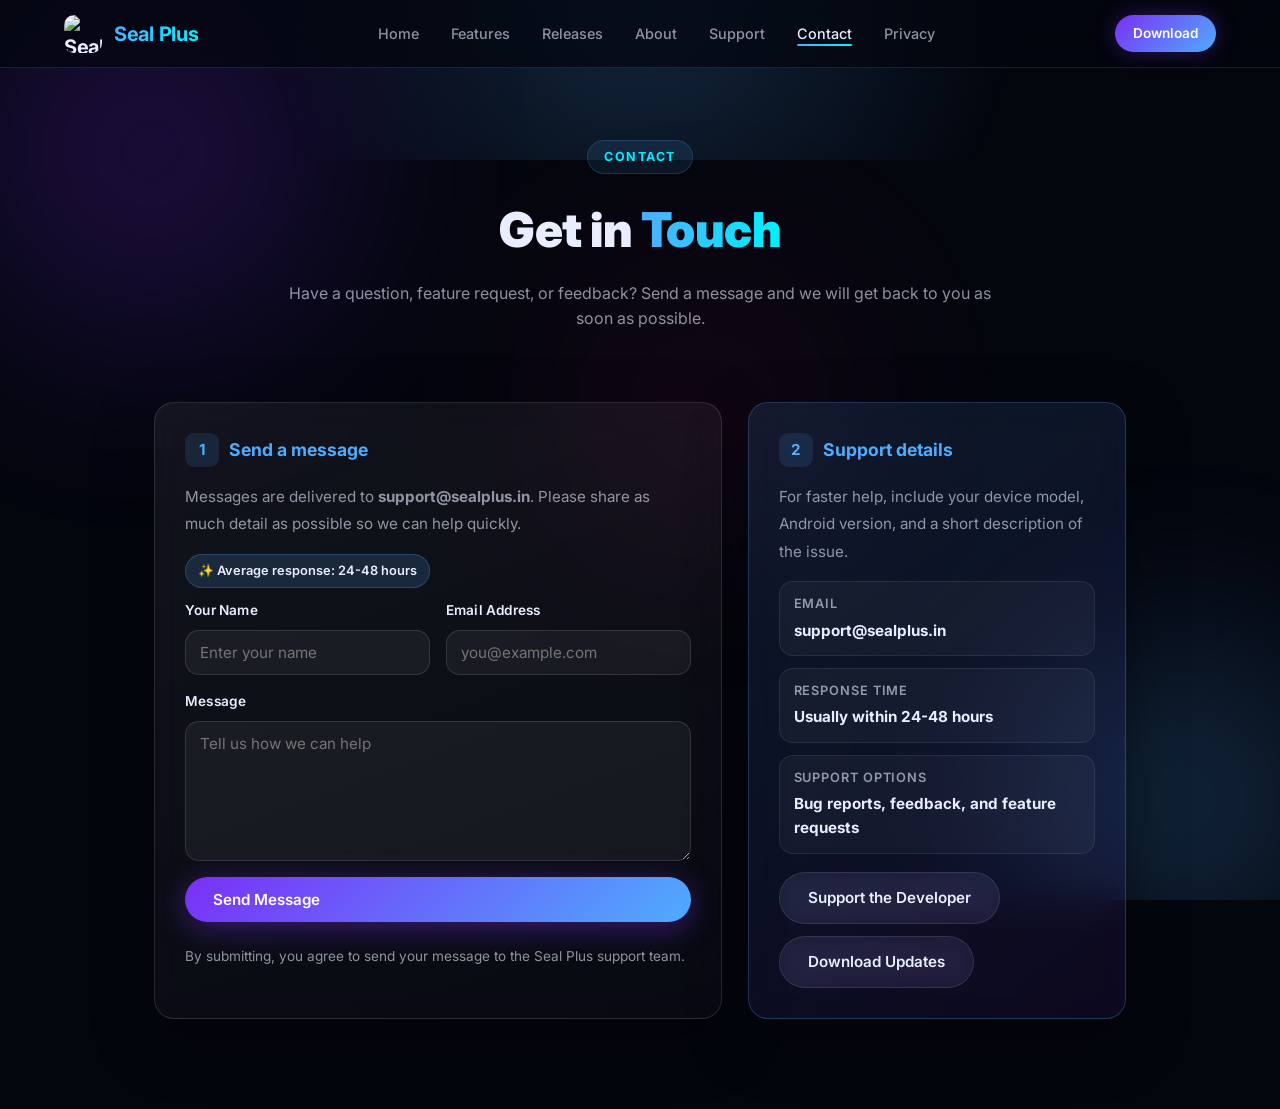
==== contact.html @ 576c8dd7 "feat: add contact page and update navigation links across the site" ====
<!DOCTYPE html>
<html lang="en">
<head>
  <!-- ── Meta ─────────────────────────────────────────── -->
  <meta charset="UTF-8" />
  <meta name="viewport" content="width=device-width, initial-scale=1.0" />
  <meta http-equiv="X-UA-Compatible" content="IE=edge" />

  <title>Contact Us — Seal Plus</title>

  <meta name="description"
    content="Contact the Seal Plus team. Send questions, feedback, or support requests." />
  <meta name="robots" content="index, follow" />
  <link rel="canonical" href="https://sealplus.in/contact.html" />
  <link rel="sitemap" type="application/xml" href="https://sealplus.in/sitemap.xml" />

  <meta property="og:type"        content="website" />
  <meta property="og:url"         content="https://sealplus.in/contact.html" />
  <meta property="og:title"       content="Contact Us — Seal Plus" />
  <meta property="og:description" content="Send questions, feedback, or support requests to Seal Plus." />
  <meta property="og:image"       content="https://raw.githubusercontent.com/MaheshTechnicals/Sealplus/main/fastlane/metadata/android/en-US/images/icon.png" />

  <link rel="icon" type="image/png"
    href="https://raw.githubusercontent.com/MaheshTechnicals/Sealplus/main/fastlane/metadata/android/en-US/images/icon.png" />

  <!-- ── Fonts ─────────────────────────────────────────── -->
  <link rel="preconnect" href="https://fonts.googleapis.com" />
  <link rel="preconnect" href="https://fonts.gstatic.com" crossorigin />
  <link href="https://fonts.googleapis.com/css2?family=Inter:wght@300;400;500;600;700;800;900&family=Poppins:wght@400;600;700;800&display=swap"
    rel="stylesheet" />

  <!-- ── Shared Stylesheet ─────────────────────────────── -->
  <link rel="stylesheet" href="site/assets/css/style.css" />

  <!-- ── Contact-page-specific styles ─────────────────── -->
  <style>
    .contact-hero {
      padding: 140px 5% 70px;
      text-align: center;
      position: relative;
      overflow: hidden;
    }

    .contact-hero::before {
      content: "";
      position: absolute;
      inset: -120px 10% auto 10%;
      height: 280px;
      background: radial-gradient(circle at 50% 40%, rgba(79,172,254,.28), transparent 70%);
      opacity: .7;
      pointer-events: none;
    }
    .contact-hero .section-tag { margin-bottom: 18px; }
    .contact-hero h1 {
      font-size: clamp(2rem, 5vw, 3rem);
      font-weight: 900;
      letter-spacing: -.5px;
      margin-bottom: 12px;
    }
    .contact-hero p {
      color: var(--text-muted);
      font-size: 1rem;
      max-width: 720px;
      margin: 0 auto;
    }

    .contact-content {
      max-width: 1100px;
      margin: 0 auto;
      padding: 0 5% 90px;
      display: grid;
      grid-template-columns: 1.2fr .8fr;
      gap: 26px;
    }

    .contact-card {
      padding: 30px;
      background: linear-gradient(160deg, rgba(255,255,255,.06), rgba(255,255,255,.02));
      border: 1px solid rgba(255,255,255,.12);
      box-shadow: 0 20px 60px rgba(0,0,0,.35);
    }

    .contact-card.contact-side {
      background: linear-gradient(145deg, rgba(79,172,254,.12), rgba(123,47,247,.08));
      border-color: rgba(79,172,254,.25);
    }

    .contact-card h2 {
      font-size: 1.1rem;
      font-weight: 700;
      color: var(--accent-blue);
      margin-bottom: 16px;
      display: flex;
      align-items: center;
      gap: 10px;
    }

    .contact-card h2 .card-icon {
      width: 34px; height: 34px;
      border-radius: 9px;
      display: inline-flex;
      align-items: center;
      justify-content: center;
      background: rgba(79,172,254,.12);
      font-size: .95rem;
      flex-shrink: 0;
    }

    .contact-card p {
      font-size: .95rem;
      color: var(--text-muted);
      line-height: 1.8;
      margin-bottom: 16px;
    }

    .contact-form {
      display: grid;
      gap: 16px;
    }

    .contact-form-grid {
      display: grid;
      grid-template-columns: 1fr 1fr;
      gap: 16px;
    }

    .form-group {
      display: grid;
      gap: 8px;
    }

    .form-group label {
      font-size: .85rem;
      font-weight: 600;
      color: var(--text-primary);
      letter-spacing: .2px;
    }

    .form-group input,
    .form-group textarea {
      width: 100%;
      border-radius: var(--radius-md);
      border: 1px solid rgba(255,255,255,.12);
      background: rgba(255,255,255,.05);
      color: var(--text-primary);
      padding: 12px 14px;
      font-size: .95rem;
      font-family: var(--font);
      transition: border-color var(--transition), box-shadow var(--transition);
    }

    .form-group textarea {
      min-height: 140px;
      resize: vertical;
    }

    .form-group input:focus,
    .form-group textarea:focus {
      outline: none;
      border-color: rgba(79,172,254,.6);
      box-shadow: 0 0 0 2px rgba(79,172,254,.2);
    }

    .form-note {
      font-size: .85rem;
      color: var(--text-muted);
      margin-top: 8px;
    }

    .contact-info-list {
      display: grid;
      gap: 12px;
    }

    .contact-info-item {
      display: grid;
      gap: 4px;
      padding: 12px 14px;
      border-radius: var(--radius-md);
      background: rgba(255,255,255,.04);
      border: 1px solid rgba(255,255,255,.08);
    }

    .contact-pill {
      display: inline-flex;
      align-items: center;
      gap: 8px;
      padding: 6px 12px;
      border-radius: 999px;
      font-size: .8rem;
      font-weight: 600;
      color: var(--text-primary);
      background: rgba(79,172,254,.15);
      border: 1px solid rgba(79,172,254,.25);
      margin-bottom: 12px;
    }

    .contact-info-item span {
      font-size: .8rem;
      color: var(--text-muted);
      text-transform: uppercase;
      letter-spacing: .9px;
      font-weight: 600;
    }

    .contact-info-item strong {
      font-size: .95rem;
      color: var(--text-primary);
    }

    .contact-actions {
      margin-top: 18px;
      display: flex;
      gap: 12px;
      flex-wrap: wrap;
    }

    @media (max-width: 960px) {
      .contact-content { grid-template-columns: 1fr; }
      .contact-card { padding: 26px; }
    }

    @media (max-width: 640px) {
      .contact-content { padding: 0 5% 70px; }
      .contact-card { padding: 22px; }
      .contact-form-grid { grid-template-columns: 1fr; }
    }
  </style>
</head>

<body>

  <!-- ── Animated Background ──────────────────────────── -->
  <div class="bg-canvas" aria-hidden="true">
    <div class="bg-star"></div>
  </div>

  <!-- ── Navigation ───────────────────────────────────── -->
  <nav class="navbar" role="navigation" aria-label="Main navigation">
    <a href="index.html" class="nav-brand" aria-label="Seal Plus home">
      <img
        src="https://raw.githubusercontent.com/MaheshTechnicals/Sealplus/main/fastlane/metadata/android/en-US/images/icon.png"
        alt="Seal Plus app icon" width="38" height="38" loading="eager"
      />
      <span>Seal Plus</span>
    </a>

    <ul class="nav-links" role="list">
      <li><a href="index.html">Home</a></li>
      <li><a href="index.html#features">Features</a></li>
      <li><a href="index.html#releases">Releases</a></li>
      <li><a href="index.html#about">About</a></li>
      <li><a href="support.html">Support</a></li>
      <li><a href="contact.html" class="active">Contact</a></li>
      <li><a href="privacy.html">Privacy</a></li>
    </ul>

    <div class="nav-actions">
      <a href="index.html#releases" class="btn-sponsor-nav" aria-label="Download Seal Plus">
        Download
      </a>
      <button class="nav-toggle" aria-label="Toggle mobile menu" aria-expanded="false">
        <span></span><span></span><span></span>
      </button>
    </div>
  </nav>

  <!-- ── Contact Hero ─────────────────────────────────── -->
  <header class="contact-hero" role="banner">
    <div class="section-tag">Contact</div>
    <h1>
      Get in <span class="grad-text">Touch</span>
    </h1>
    <p>
      Have a question, feature request, or feedback? Send a message and we will
      get back to you as soon as possible.
    </p>
  </header>

  <!-- ── Contact Content ──────────────────────────────── -->
  <main class="contact-content" role="main" aria-label="Contact form">

    <section class="glass-card contact-card">
      <h2><span class="card-icon" aria-hidden="true">1</span> Send a message</h2>
      <p>
        Messages are delivered to <strong>support@sealplus.in</strong>. Please share
        as much detail as possible so we can help quickly.
      </p>

      <div class="contact-pill">✨ Average response: 24-48 hours</div>

      <form class="contact-form" action="https://formspree.io/f/xlgvpzdk" method="POST">
        <input type="text" name="_gotcha" style="display:none" tabindex="-1" autocomplete="off" />
        <input type="hidden" name="_subject" value="Seal Plus Contact Request" />

        <div class="contact-form-grid">
          <div class="form-group">
            <label for="contact-name">Your Name</label>
            <input id="contact-name" name="name" type="text" placeholder="Enter your name" required />
          </div>

          <div class="form-group">
            <label for="contact-email">Email Address</label>
            <input id="contact-email" name="email" type="email" placeholder="you@example.com" required />
          </div>
        </div>

        <div class="form-group">
          <label for="contact-message">Message</label>
          <textarea id="contact-message" name="message" placeholder="Tell us how we can help" required></textarea>
        </div>

        <button class="btn btn-primary" type="submit">Send Message</button>
        <div class="form-note">
          By submitting, you agree to send your message to the Seal Plus support team.
        </div>
      </form>
    </section>

    <section class="glass-card contact-card contact-side">
      <h2><span class="card-icon" aria-hidden="true">2</span> Support details</h2>
      <p>
        For faster help, include your device model, Android version, and a short
        description of the issue.
      </p>
      <div class="contact-info-list">
        <div class="contact-info-item">
          <span>Email</span>
          <strong>support@sealplus.in</strong>
        </div>
        <div class="contact-info-item">
          <span>Response Time</span>
          <strong>Usually within 24-48 hours</strong>
        </div>
        <div class="contact-info-item">
          <span>Support Options</span>
          <strong>Bug reports, feedback, and feature requests</strong>
        </div>
      </div>
      <div class="contact-actions">
        <a class="btn btn-secondary" href="support.html">Support the Developer</a>
        <a class="btn btn-secondary" href="index.html#releases">Download Updates</a>
      </div>
    </section>

  </main>

  <!-- ── Scripts ─────────────────────────────────────────── -->
  <script src="site/assets/js/main.js" defer></script>

</body>
</html>
---- site/assets/css/style.css ----
/* ============================================================
   SEAL PLUS — Main Stylesheet
   Author : Mahesh Technicals
   Theme  : Professional Dark Glassmorphism
   ============================================================ */

/* ── CSS Variables ─────────────────────────────────────────── */
:root {
  --bg-deep:      #04060e;
  --bg-base:      #080d1f;
  --bg-mid:       #0d1530;
  --accent-blue:  #4facfe;
  --accent-cyan:  #00f2fe;
  --accent-purple:#7b2ff7;
  --accent-pink:  #f72585;
  --accent-green: #00e676;
  --text-primary: #e8eeff;
  --text-muted:   rgba(232,238,255,.6);
  --glass-bg:     rgba(255,255,255,.05);
  --glass-border: rgba(255,255,255,.10);
  --glass-hover:  rgba(255,255,255,.09);
  --shadow-card:  0 8px 40px rgba(0,0,0,.55);
  --shadow-glow:  0 0 40px rgba(79,172,254,.18);
  --radius-lg:    20px;
  --radius-md:    14px;
  --radius-sm:    8px;
  --transition:   .35s cubic-bezier(.4,0,.2,1);
  --font:         'Inter', 'Poppins', system-ui, sans-serif;
}

/* ── Reset ─────────────────────────────────────────────────── */
*, *::before, *::after {
  margin: 0; padding: 0;
  box-sizing: border-box;
}

html { scroll-behavior: smooth; font-size: 16px; }

body {
  font-family: var(--font);
  background: var(--bg-deep);
  color: var(--text-primary);
  overflow-x: hidden;
  line-height: 1.6;
}

img { max-width: 100%; display: block; }
a  { color: inherit; text-decoration: none; }
ul { list-style: none; }
button { cursor: pointer; border: none; background: none; font-family: inherit; }

/* ── Animated Gradient Background ──────────────────────────── */
.bg-canvas {
  position: fixed;
  inset: 0;
  z-index: -1;
  overflow: hidden;
  pointer-events: none;
}

.bg-canvas::before,
.bg-canvas::after {
  content: "";
  position: absolute;
  border-radius: 50%;
  filter: blur(80px);
  opacity: .25;
  /* no animation — saves GPU on mobile */
}

.bg-canvas::before {
  width: 600px; height: 600px;
  background: radial-gradient(circle, #7b2ff7, transparent 70%);
  top: -150px; left: -150px;
}

.bg-canvas::after {
  width: 500px; height: 500px;
  background: radial-gradient(circle, #4facfe, transparent 70%);
  bottom: -150px; right: -150px;
}

.bg-star {
  position: absolute;
  width: 400px; height: 400px;
  background: radial-gradient(circle, #f72585 0%, transparent 70%);
  top: 45%; left: 55%;
  transform: translate(-50%,-50%);
  filter: blur(100px);
  opacity: .12;
}

/* ── Scrollbar ─────────────────────────────────────────────── */
::-webkit-scrollbar       { width: 6px; }
::-webkit-scrollbar-track { background: var(--bg-deep); }
::-webkit-scrollbar-thumb { background: var(--accent-purple); border-radius: 4px; }

/* ── Gradient Text Utility ─────────────────────────────────── */
.grad-text {
  background: linear-gradient(90deg, var(--accent-blue), var(--accent-cyan));
  -webkit-background-clip: text;
  background-clip: text;
  color: transparent;
}

.grad-text-purple {
  background: linear-gradient(90deg, var(--accent-purple), var(--accent-blue));
  -webkit-background-clip: text;
  background-clip: text;
  color: transparent;
}

/* ── Navigation ────────────────────────────────────────────── */
.navbar {
  position: fixed;
  top: 0; left: 0; right: 0;
  z-index: 900;
  display: flex;
  align-items: center;
  justify-content: space-between;
  padding: 0 5%;
  height: 68px;
  background: rgba(4,6,14,.72);
  backdrop-filter: blur(20px);
  -webkit-backdrop-filter: blur(20px);
  border-bottom: 1px solid var(--glass-border);
  transition: var(--transition);
}

.navbar.scrolled {
  background: rgba(4,6,14,.92);
  box-shadow: 0 4px 30px rgba(0,0,0,.5);
}

.nav-brand {
  display: flex;
  align-items: center;
  gap: 12px;
  font-weight: 700;
  font-size: 1.25rem;
  letter-spacing: -.3px;
}

.nav-brand img {
  width: 38px; height: 38px;
  border-radius: 10px;
  object-fit: cover;
}

.nav-brand span {
  background: linear-gradient(90deg, var(--accent-blue), var(--accent-cyan));
  -webkit-background-clip: text;
  background-clip: text;
  color: transparent;
}

.nav-links {
  display: flex;
  align-items: center;
  gap: 32px;
}

.nav-links a {
  font-size: .9rem;
  font-weight: 500;
  color: var(--text-muted);
  transition: color var(--transition);
  position: relative;
}

.nav-links a::after {
  content: '';
  position: absolute;
  bottom: -4px; left: 0;
  width: 0; height: 2px;
  background: linear-gradient(90deg, var(--accent-blue), var(--accent-cyan));
  border-radius: 2px;
  transition: width var(--transition);
}

.nav-links a.active {
  color: var(--text-primary);
}

.nav-links a.active::after {
  width: 100%;
}

@media (hover: hover) {
  .nav-links a:hover {
    color: var(--text-primary);
  }

  .nav-links a:hover::after {
    width: 100%;
  }
}

.nav-actions {
  display: flex;
  align-items: center;
  gap: 12px;
}

.btn-sponsor-nav {
  padding: 8px 18px;
  border-radius: 50px;
  font-size: .85rem;
  font-weight: 600;
  background: linear-gradient(135deg, var(--accent-purple), var(--accent-blue));
  color: #fff;
  transition: var(--transition);
  box-shadow: 0 0 20px rgba(123,47,247,.35);
}

.btn-sponsor-nav:hover {
  transform: translateY(-2px);
  box-shadow: 0 0 32px rgba(123,47,247,.55);
}

/* Mobile hamburger */
.nav-toggle {
  display: none;
  flex-direction: column;
  gap: 5px;
  padding: 6px;
}
.nav-toggle span {
  display: block;
  width: 24px; height: 2px;
  background: var(--text-primary);
  border-radius: 2px;
  transition: var(--transition);
}
.nav-toggle.open span:nth-child(1) { transform: translateY(7px) rotate(45deg); }
.nav-toggle.open span:nth-child(2) { opacity: 0; }
.nav-toggle.open span:nth-child(3) { transform: translateY(-7px) rotate(-45deg); }

/* ── Buttons ────────────────────────────────────────────────── */
.btn {
  display: inline-flex;
  align-items: center;
  gap: 8px;
  padding: 13px 28px;
  border-radius: 50px;
  font-weight: 600;
  font-size: .95rem;
  transition: var(--transition);
  position: relative;
  overflow: hidden;
}

.btn::before {
  content: '';
  position: absolute;
  inset: 0;
  background: rgba(255,255,255,.12);
  opacity: 0;
  transition: opacity var(--transition);
}

.btn:hover::before { opacity: 1; }
.btn:hover { transform: translateY(-3px); }
.btn:active { transform: translateY(0); }

.btn-primary {
  background: linear-gradient(135deg, var(--accent-purple), var(--accent-blue));
  color: #fff;
  box-shadow: 0 6px 30px rgba(123,47,247,.4);
}
.btn-primary:hover {
  box-shadow: 0 10px 40px rgba(79,172,254,.45);
}

.btn-secondary {
  background: var(--glass-bg);
  color: var(--text-primary);
  border: 1px solid var(--glass-border);
  backdrop-filter: blur(10px);
}
.btn-secondary:hover {
  border-color: var(--accent-blue);
  color: var(--accent-cyan);
}

.btn-download {
  padding: 10px 20px;
  font-size: .85rem;
  border-radius: var(--radius-sm);
  background: linear-gradient(135deg, rgba(79,172,254,.2), rgba(0,242,254,.1));
  color: var(--accent-cyan);
  border: 1px solid rgba(79,172,254,.3);
  transition: var(--transition);
  gap: 6px;
}
.btn-download:hover {
  background: linear-gradient(135deg, rgba(79,172,254,.35), rgba(0,242,254,.2));
  border-color: var(--accent-cyan);
  transform: translateY(-2px);
  box-shadow: 0 4px 20px rgba(0,242,254,.2);
}

.btn-download.universal {
  background: linear-gradient(135deg, rgba(123,47,247,.22), rgba(79,172,254,.15));
  color: #c5a7ff;
  border-color: rgba(123,47,247,.35);
}
.btn-download.universal:hover {
  border-color: var(--accent-purple);
  box-shadow: 0 4px 20px rgba(123,47,247,.25);
}

/* ── Section Base ───────────────────────────────────────────── */
section {
  padding: 100px 5%;
  position: relative;
}

.section-tag {
  display: inline-block;
  padding: 6px 16px;
  border-radius: 50px;
  font-size: .78rem;
  font-weight: 700;
  letter-spacing: 1.5px;
  text-transform: uppercase;
  background: rgba(79,172,254,.1);
  color: var(--accent-cyan);
  border: 1px solid rgba(79,172,254,.2);
  margin-bottom: 16px;
}

.section-title {
  font-size: clamp(1.9rem, 4vw, 2.8rem);
  font-weight: 800;
  line-height: 1.15;
  margin-bottom: 16px;
  letter-spacing: -.5px;
}

.section-sub {
  font-size: 1.05rem;
  color: var(--text-muted);
  max-width: 560px;
  line-height: 1.75;
}

.section-header {
  text-align: center;
  margin-bottom: 60px;
}

.section-header .section-sub {
  margin: 0 auto;
}

/* ── Scroll Reveal ──────────────────────────────────────────── */
.reveal {
  opacity: 0;
  transform: translateY(30px);
  transition: opacity .65s ease, transform .65s ease;
}
.reveal.visible {
  opacity: 1;
  transform: translateY(0);
}
.reveal-left {
  opacity: 0;
  transform: translateX(-30px);
  transition: opacity .65s ease, transform .65s ease;
}
.reveal-right {
  opacity: 0;
  transform: translateX(30px);
  transition: opacity .65s ease, transform .65s ease;
}
.reveal-left.visible,
.reveal-right.visible {
  opacity: 1;
  transform: translateX(0);
}

/* Staggered delay helpers */
.delay-1 { transition-delay: .1s; }
.delay-2 { transition-delay: .2s; }
.delay-3 { transition-delay: .3s; }
.delay-4 { transition-delay: .4s; }
.delay-5 { transition-delay: .5s; }

/* ── Glass Card ─────────────────────────────────────────────── */
.glass-card {
  background: var(--glass-bg);
  backdrop-filter: blur(18px);
  -webkit-backdrop-filter: blur(18px);
  border: 1px solid var(--glass-border);
  border-radius: var(--radius-lg);
  box-shadow: var(--shadow-card);
  transition: var(--transition);
}

.glass-card:hover {
  background: var(--glass-hover);
  border-color: rgba(255,255,255,.18);
  transform: translateY(-4px);
  box-shadow: var(--shadow-card), var(--shadow-glow);
}

/* ── HERO SECTION ───────────────────────────────────────────── */
#hero {
  min-height: 100vh;
  display: flex;
  align-items: center;
  justify-content: center;
  padding: 120px 5% 80px;
  position: relative;
}

.hero-inner {
  display: grid;
  grid-template-columns: 1fr 1fr;
  gap: 60px;
  align-items: center;
  max-width: 1200px;
  width: 100%;
  margin: 0 auto;
}

.hero-content { max-width: 580px; }

.hero-badge {
  display: inline-flex;
  align-items: center;
  gap: 8px;
  padding: 7px 16px;
  border-radius: 50px;
  background: rgba(123,47,247,.12);
  border: 1px solid rgba(123,47,247,.25);
  font-size: .8rem;
  font-weight: 600;
  color: #b07cff;
  margin-bottom: 24px;
  animation: fadeInDown .8s ease forwards;
}

.hero-badge .dot {
  width: 8px; height: 8px;
  border-radius: 50%;
  background: var(--accent-green);
  box-shadow: 0 0 8px var(--accent-green);
  animation: pulse 2s infinite;
}

@keyframes pulse {
  0%, 100% { opacity: 1; transform: scale(1); }
  50%       { opacity: .6; transform: scale(1.4); }
}

.hero-title {
  font-size: clamp(2.4rem, 5.5vw, 4rem);
  font-weight: 900;
  line-height: 1.1;
  letter-spacing: -.8px;
  margin-bottom: 20px;
  animation: fadeInUp .8s .1s ease both;
}

.hero-title em {
  font-style: normal;
  background: linear-gradient(90deg, var(--accent-blue) 0%, var(--accent-cyan) 50%, var(--accent-purple) 100%);
  -webkit-background-clip: text;
  background-clip: text;
  color: transparent;
  /* removed gradientShift animation — too heavy */
}

.hero-desc {
  font-size: 1.1rem;
  color: var(--text-muted);
  line-height: 1.8;
  margin-bottom: 36px;
  animation: fadeInUp .8s .2s ease both;
}

.hero-buttons {
  display: flex;
  gap: 14px;
  flex-wrap: wrap;
  margin-bottom: 48px;
  animation: fadeInUp .8s .3s ease both;
}

.hero-stats {
  display: flex;
  gap: 32px;
  animation: fadeInUp .8s .4s ease both;
}

.stat-item { text-align: center; }

.stat-number {
  display: block;
  font-size: 1.7rem;
  font-weight: 800;
  background: linear-gradient(90deg, var(--accent-blue), var(--accent-cyan));
  -webkit-background-clip: text;
  background-clip: text;
  color: transparent;
  line-height: 1;
  margin-bottom: 4px;
}

.stat-label {
  font-size: .78rem;
  text-transform: uppercase;
  letter-spacing: 1px;
  color: var(--text-muted);
}

/* Hero visual */
.hero-visual {
  display: flex;
  align-items: center;
  justify-content: center;
  position: relative;
  animation: fadeInRight .9s .2s ease both;
}

.hero-mockup-wrap {
  position: relative;
  display: flex;
  align-items: center;
  justify-content: center;
}

.hero-glow-ring {
  position: absolute;
  width: 300px; height: 300px;
  border-radius: 50%;
  background: radial-gradient(circle, var(--accent-purple) 0%, var(--accent-blue) 50%, transparent 80%);
  opacity: .22;
  filter: blur(28px);
  /* removed spinning animation */
}

.hero-app-icon {
  position: relative;
  z-index: 1;
  width: 180px; height: 180px;
  border-radius: 40px;
  box-shadow: 0 30px 80px rgba(0,0,0,.7), 0 0 60px rgba(79,172,254,.3);
  animation: float 5s ease-in-out infinite;
}

@keyframes float {
  0%, 100% { transform: translateY(0); }
  50%       { transform: translateY(-14px); }
}

/* Floating badges around icon */
.hero-float-badge {
  position: absolute;
  padding: 8px 14px;
  border-radius: 12px;
  font-size: .75rem;
  font-weight: 700;
  white-space: nowrap;
  animation: float 4s ease-in-out infinite;
}

.hero-float-badge.badge-1 {
  top: 0; right: -20px;
  background: rgba(123,47,247,.25);
  border: 1px solid rgba(123,47,247,.4);
  color: #c09fff;
  animation-delay: .5s;
}

.hero-float-badge.badge-2 {
  bottom: 20px; left: -30px;
  background: rgba(0,242,254,.1);
  border: 1px solid rgba(0,242,254,.3);
  color: var(--accent-cyan);
  animation-delay: 1s;
}

.hero-float-badge.badge-3 {
  top: 60px; left: -50px;
  background: rgba(0,230,118,.1);
  border: 1px solid rgba(0,230,118,.3);
  color: var(--accent-green);
  animation-delay: 1.8s;
}

/* ── FEATURES SECTION ───────────────────────────────────────── */
#features {
  background: linear-gradient(180deg, transparent, rgba(13,21,48,.6), transparent);
}

.features-grid {
  display: grid;
  grid-template-columns: repeat(auto-fit, minmax(300px, 1fr));
  gap: 24px;
  max-width: 1200px;
  margin: 0 auto;
}

.feature-card {
  padding: 32px;
}

.feature-icon {
  width: 56px; height: 56px;
  border-radius: var(--radius-md);
  display: flex;
  align-items: center;
  justify-content: center;
  font-size: 1.5rem;
  margin-bottom: 20px;
  position: relative;
}

.feature-icon.purple {
  background: rgba(123,47,247,.15);
  border: 1px solid rgba(123,47,247,.25);
}
.feature-icon.blue {
  background: rgba(79,172,254,.12);
  border: 1px solid rgba(79,172,254,.22);
}
.feature-icon.cyan {
  background: rgba(0,242,254,.1);
  border: 1px solid rgba(0,242,254,.2);
}
.feature-icon.pink {
  background: rgba(247,37,133,.1);
  border: 1px solid rgba(247,37,133,.2);
}
.feature-icon.green {
  background: rgba(0,230,118,.1);
  border: 1px solid rgba(0,230,118,.2);
}
.feature-icon.orange {
  background: rgba(255,149,0,.1);
  border: 1px solid rgba(255,149,0,.2);
}

.feature-title {
  font-size: 1.1rem;
  font-weight: 700;
  margin-bottom: 10px;
  color: var(--text-primary);
}

.feature-desc {
  font-size: .9rem;
  color: var(--text-muted);
  line-height: 1.7;
}

/* ══════════════════════════════════════════════════════════════
   SCREENSHOTS SLIDER
═══════════════════════════════════════════════════════════════ */

#screenshots {
  overflow: hidden; /* prevent horizontal scroll */
}

/* Root — positions arrows absolutely */
.ss-root {
  position: relative;
  max-width: 1200px;
  margin: 0 auto;
  padding: 0 60px;      /* space for arrows */
  user-select: none;
}

/* ── Viewport — crops the sliding track ── */
.ss-viewport {
  overflow: hidden;
  border-radius: var(--radius-lg);
}

/* ── Track — flex row of all slides ── */
.ss-track {
  display: flex;
  align-items: flex-end;
  gap: 24px;
  transition: transform .45s cubic-bezier(.4, 0, .2, 1);
  will-change: transform;
  cursor: grab;
}
.ss-track.dragging {
  transition: none;
  cursor: grabbing;
}

/* ── Individual slide ── */
.ss-slide {
  flex: 0 0 var(--slide-w, 260px);
  width: var(--slide-w, 260px);   /* explicit width so offsetWidth is always correct */
  display: flex;
  flex-direction: column;
  align-items: center;
  gap: 16px;
  /* Use only opacity + subtle translateY — NO scale() so offsetWidth stays stable */
  transition: opacity .4s ease, filter .4s ease;
  opacity: .38;
  filter: brightness(.65);
}

.ss-slide.active {
  opacity: 1;
  filter: brightness(1);
}

/* ── Phone frame mockup ── */
.ss-phone-frame {
  position: relative;
  width: var(--slide-w, 260px);
  /* Aspect ratio ~9:19.5 (Android phone) */
  aspect-ratio: 9 / 19.5;
  background: #111827;
  border-radius: 38px;
  border: 3px solid rgba(255,255,255,.18);
  box-shadow:
    0 0 0 1px rgba(0,0,0,.6),
    inset 0 0 0 2px rgba(255,255,255,.04),
    0 30px 70px rgba(0,0,0,.7),
    0 0 40px rgba(79,172,254,.08);
  overflow: hidden;
  padding: 10px 6px;
}

/* Notch */
.ss-phone-frame::before {
  content: '';
  position: absolute;
  top: 10px;
  left: 50%;
  transform: translateX(-50%);
  width: 70px;
  height: 8px;
  background: #0a0f1e;
  border-radius: 4px;
  z-index: 2;
}

/* Side buttons */
.ss-phone-frame::after {
  content: '';
  position: absolute;
  top: 80px;
  right: -5px;
  width: 3px;
  height: 60px;
  background: rgba(255,255,255,.12);
  border-radius: 2px;
  box-shadow: 0 -30px 0 rgba(255,255,255,.12),
              0  36px 0 rgba(255,255,255,.12);
}

.ss-phone-screen {
  width: 100%;
  height: 100%;
  border-radius: 30px;
  overflow: hidden;
  position: relative;
}

.ss-phone-screen img {
  width: 100%;
  height: 100%;
  object-fit: cover;
  object-position: top;
  display: block;
  pointer-events: none;
  border-radius: 30px;
}

/* Glare overlay */
.ss-phone-screen::after {
  content: '';
  position: absolute;
  inset: 0;
  background: linear-gradient(140deg,
    rgba(255,255,255,.07) 0%,
    transparent 50%
  );
  pointer-events: none;
  border-radius: 30px;
}

/* ── Caption ── */
.ss-caption {
  font-size: .82rem;
  font-weight: 600;
  color: var(--text-muted);
  text-align: center;
  transition: color .3s;
  letter-spacing: .2px;
}

.ss-slide.active .ss-caption {
  color: var(--accent-cyan);
}

/* ── Arrow buttons ── */
.ss-arrow {
  position: absolute;
  top: 50%;
  transform: translateY(-60%);
  z-index: 10;
  width: 44px; height: 44px;
  border-radius: 50%;
  background: var(--glass-bg);
  border: 1px solid var(--glass-border);
  color: var(--text-primary);
  display: flex;
  align-items: center;
  justify-content: center;
  cursor: pointer;
  transition: var(--transition);
  flex-shrink: 0;
}

.ss-arrow:hover {
  background: rgba(79,172,254,.18);
  border-color: var(--accent-blue);
  color: var(--accent-cyan);
  transform: translateY(-60%) scale(1.1);
}

.ss-arrow:disabled {
  opacity: .3;
  cursor: default;
  transform: translateY(-60%);
}

.ss-prev { left: 0; }
.ss-next { right: 0; }

/* ── Dots ── */
.ss-dots {
  display: flex;
  justify-content: center;
  gap: 8px;
  margin-top: 28px;
  flex-wrap: wrap;
}

.ss-dot {
  width: 8px; height: 8px;
  border-radius: 50%;
  background: rgba(255,255,255,.2);
  border: none;
  cursor: pointer;
  padding: 0;
  transition: background .3s, transform .3s, width .3s;
}

.ss-dot.active {
  background: var(--accent-blue);
  width: 24px;
  border-radius: 4px;
  transform: none;
}

.ss-dot:hover:not(.active) {
  background: rgba(79,172,254,.45);
  transform: scale(1.2);
}

/* ── Responsive ── */
@media (max-width: 1024px) {
  .ss-root {
    padding: 0 50px;
    --slide-w: 220px;
  }
}

@media (max-width: 768px) {
  .ss-root {
    padding: 0 44px;
    --slide-w: 190px;
  }
  .ss-track { gap: 16px; }
  .ss-arrow { width: 38px; height: 38px; }
}

@media (max-width: 480px) {
  .ss-root {
    padding: 0 40px;
    --slide-w: 160px;
  }
  .ss-track { gap: 12px; }
  .ss-phone-frame { border-radius: 28px; }
  .ss-phone-screen { border-radius: 22px; }
  .ss-phone-screen img { border-radius: 22px; }
  .ss-arrow { width: 34px; height: 34px; }
  .ss-arrow svg { width: 16px; height: 16px; }
}

/* ── RELEASES SECTION ───────────────────────────────────────── */
#releases {
  background: linear-gradient(180deg, transparent, rgba(8,13,31,.8), transparent);
}

.releases-controls {
  display: flex;
  align-items: center;
  justify-content: space-between;
  gap: 16px;
  max-width: 900px;
  margin: 0 auto 40px;
  flex-wrap: wrap;
}

.releases-info {
  font-size: .9rem;
  color: var(--text-muted);
}

.releases-info span {
  color: var(--accent-cyan);
  font-weight: 600;
}

.btn-refresh {
  display: inline-flex;
  align-items: center;
  gap: 8px;
  padding: 9px 20px;
  border-radius: 50px;
  font-size: .85rem;
  font-weight: 600;
  background: var(--glass-bg);
  border: 1px solid var(--glass-border);
  color: var(--text-primary);
  transition: var(--transition);
}
.btn-refresh:hover {
  border-color: var(--accent-blue);
  color: var(--accent-cyan);
}
.btn-refresh svg {
  transition: transform .6s ease;
}
.btn-refresh.loading svg {
  animation: spin .6s linear infinite;
}
@keyframes spin {
  from { transform: rotate(0); }
  to   { transform: rotate(360deg); }
}

.releases-list {
  max-width: 900px;
  margin: 0 auto;
  display: flex;
  flex-direction: column;
  gap: 24px;
}

/* Single release card */
.release-card {
  padding: 32px;
  overflow: hidden;
}

.release-header {
  display: flex;
  align-items: flex-start;
  justify-content: space-between;
  gap: 16px;
  margin-bottom: 20px;
  flex-wrap: wrap;
}

.release-meta { flex: 1; }

.release-version {
  font-size: 1.35rem;
  font-weight: 800;
  background: linear-gradient(90deg, var(--accent-blue), var(--accent-cyan));
  -webkit-background-clip: text;
  background-clip: text;
  color: transparent;
  margin-bottom: 6px;
}

.release-name {
  font-size: .95rem;
  font-weight: 600;
  color: var(--text-primary);
  margin-bottom: 6px;
}

.release-date {
  font-size: .82rem;
  color: var(--text-muted);
  display: flex;
  align-items: center;
  gap: 5px;
}

.release-badges {
  display: flex;
  gap: 8px;
  flex-wrap: wrap;
  align-items: flex-start;
}

.release-badge {
  padding: 4px 12px;
  border-radius: 50px;
  font-size: .72rem;
  font-weight: 700;
  letter-spacing: .5px;
}

.release-badge.latest {
  background: rgba(0,230,118,.15);
  border: 1px solid rgba(0,230,118,.3);
  color: var(--accent-green);
}
.release-badge.prerelease {
  background: rgba(255,149,0,.12);
  border: 1px solid rgba(255,149,0,.25);
  color: #ffb74d;
}

/* Changelog */
.release-changelog {
  margin: 20px 0;
  padding: 20px;
  background: rgba(0,0,0,.25);
  border-radius: var(--radius-md);
  border: 1px solid rgba(255,255,255,.06);
  max-height: 220px;
  overflow: hidden;
  position: relative;
  transition: max-height .55s ease;
}
.release-changelog.expanded {
  max-height: none;
}
.release-changelog.expandable:not(.expanded)::after {
  content: '';
  position: absolute;
  bottom: 0; left: 0; right: 0;
  height: 60px;
  background: linear-gradient(transparent, rgba(8,13,31,.95));
}

.changelog-body {
  font-size: .88rem;
  color: rgba(232,238,255,.82);
  line-height: 1.75;
  white-space: pre-wrap;
  word-break: break-word;
}

.changelog-body h1,
.changelog-body h2,
.changelog-body h3 {
  font-size: 1rem;
  font-weight: 700;
  color: var(--accent-blue);
  margin: 12px 0 6px;
}

.changelog-body ul,
.changelog-body ol {
  padding-left: 20px;
  list-style: disc;
}

.changelog-body li { margin: 4px 0; }

.changelog-body code {
  background: rgba(79,172,254,.12);
  padding: 1px 6px;
  border-radius: 4px;
  font-size: .82em;
  font-family: 'Fira Code', 'Courier New', monospace;
  color: var(--accent-cyan);
}

.changelog-body a {
  color: var(--accent-blue);
  text-decoration: underline;
}

.btn-expand {
  display: inline-flex;
  align-items: center;
  gap: 6px;
  margin-top: 10px;
  font-size: .82rem;
  font-weight: 600;
  color: var(--accent-blue);
  background: none;
  border: none;
  cursor: pointer;
  padding: 4px 0;
  transition: color var(--transition);
}
.btn-expand:hover { color: var(--accent-cyan); }

/* Downloads */
.release-downloads { margin-top: 20px; }

.downloads-label {
  font-size: .8rem;
  font-weight: 700;
  text-transform: uppercase;
  letter-spacing: 1px;
  color: var(--text-muted);
  margin-bottom: 12px;
}

.downloads-grid {
  display: flex;
  flex-wrap: wrap;
  gap: 10px;
}

/* Loading skeleton */
.skeleton-card {
  padding: 32px;
  max-width: 900px;
  margin: 0 auto;
}
.skeleton {
  background: linear-gradient(90deg,
    rgba(255,255,255,.05) 0%,
    rgba(255,255,255,.1) 50%,
    rgba(255,255,255,.05) 100%
  );
  background-size: 200% 100%;
  border-radius: var(--radius-sm);
  animation: skeleton-shine 1.5s ease-in-out infinite;
}
@keyframes skeleton-shine {
  from { background-position: 200% 0; }
  to   { background-position: -200% 0; }
}
.sk-line { height: 14px; margin-bottom: 10px; }
.sk-w30 { width: 30%; }
.sk-w60 { width: 60%; }
.sk-w45 { width: 45%; }
.sk-w80 { width: 80%; }
.sk-w100 { width: 100%; }
.sk-h40 { height: 60px; margin: 20px 0; }

/* Error / empty state */
.releases-msg {
  text-align: center;
  padding: 60px 20px;
  color: var(--text-muted);
}
.releases-msg .msg-icon { font-size: 3rem; margin-bottom: 16px; }
.releases-msg p { font-size: 1rem; }

/* ── ABOUT SECTION ──────────────────────────────────────────── */
#about {
  background: linear-gradient(180deg, transparent, rgba(13,21,48,.5), transparent);
}

.about-inner {
  display: grid;
  grid-template-columns: 1fr 1fr;
  gap: 64px;
  align-items: center;
  max-width: 1200px;
  margin: 0 auto;
}

.about-content .section-sub {
  max-width: 100%;
  margin-bottom: 24px;
}

.about-list {
  display: flex;
  flex-direction: column;
  gap: 12px;
  margin-bottom: 32px;
}

.about-list li {
  display: flex;
  align-items: flex-start;
  gap: 12px;
  font-size: .95rem;
  color: var(--text-muted);
}

.about-list li::before {
  content: '✓';
  display: flex;
  align-items: center;
  justify-content: center;
  width: 22px; height: 22px;
  flex-shrink: 0;
  border-radius: 50%;
  background: rgba(0,230,118,.15);
  color: var(--accent-green);
  font-size: .75rem;
  font-weight: 900;
  margin-top: 1px;
}

.about-links {
  display: flex;
  gap: 14px;
  flex-wrap: wrap;
}

/* About Visual — Tech stack chips */
.about-visual {
  display: grid;
  grid-template-columns: 1fr 1fr;
  gap: 16px;
}

.tech-chip {
  padding: 20px 18px;
  display: flex;
  align-items: center;
  gap: 12px;
}

.tech-chip .chip-icon { font-size: 1.6rem; }

.tech-chip-label {
  font-size: .82rem;
  font-weight: 700;
  color: var(--text-primary);
}

.tech-chip-desc {
  font-size: .74rem;
  color: var(--text-muted);
}

/* ── Support CTA ───────────────────────────────────────────── */
.support-cta {
  padding: 90px 5%;
  border-top: 1px solid var(--glass-border);
  border-bottom: 1px solid var(--glass-border);
}

.support-cta-inner {
  max-width: 1100px;
  margin: 0 auto;
  display: grid;
  grid-template-columns: 1.2fr .8fr;
  gap: 28px;
  align-items: center;
}

.support-cta-content .section-sub {
  margin-bottom: 18px;
}

.support-cta-actions {
  display: flex;
  gap: 12px;
  flex-wrap: wrap;
}

.support-cta-card {
  padding: 26px;
  display: grid;
  gap: 14px;
  background: linear-gradient(145deg, rgba(79,172,254,.12), rgba(123,47,247,.08));
  border: 1px solid rgba(123,47,247,.25);
}

.support-cta-stat {
  display: flex;
  justify-content: space-between;
  align-items: baseline;
  padding: 10px 12px;
  border-radius: var(--radius-md);
  background: rgba(255,255,255,.04);
  border: 1px solid rgba(255,255,255,.08);
}

.support-cta-label {
  font-size: .82rem;
  color: var(--text-muted);
  font-weight: 600;
}

.support-cta-value {
  font-size: 1.05rem;
  font-weight: 800;
  color: var(--text-primary);
}

/* ── SPONSORS STRIP ─────────────────────────────────────────── */
#sponsor-strip {
  padding: 80px 5%;
  text-align: center;
  border-top: 1px solid var(--glass-border);
  border-bottom: 1px solid var(--glass-border);
}

/* Sponsors Profile Card Grid */
.sponsors-grid {
  display: grid;
  grid-template-columns: repeat(auto-fit, minmax(200px, 1fr));
  gap: 20px;
  max-width: 1100px;
  margin: 0 auto 36px;
  padding: 0 10px;
}

.sponsor-card {
  position: relative;
  display: flex;
  flex-direction: column;
  align-items: center;
  padding: 32px 20px 26px;
  border-radius: var(--radius-lg);
  background: linear-gradient(145deg, rgba(123,47,247,.08), rgba(79,172,254,.06));
  border: 1px solid rgba(123,47,247,.18);
  backdrop-filter: blur(12px);
  -webkit-backdrop-filter: blur(12px);
  transition: transform var(--transition), box-shadow var(--transition), border-color var(--transition);
  cursor: default;
}

.sponsor-card:hover {
  transform: translateY(-6px) scale(1.02);
  box-shadow: 0 16px 50px rgba(123,47,247,.2), 0 0 30px rgba(79,172,254,.1);
  border-color: rgba(123,47,247,.35);
}

.sponsor-avatar {
  width: 68px;
  height: 68px;
  border-radius: 50%;
  display: flex;
  align-items: center;
  justify-content: center;
  font-size: 1.6rem;
  font-weight: 800;
  color: #fff;
  margin-bottom: 16px;
  position: relative;
  box-shadow: 0 6px 20px rgba(0,0,0,.35);
}

.sponsor-avatar::after {
  content: '';
  position: absolute;
  inset: -3px;
  border-radius: 50%;
  background: linear-gradient(135deg, var(--accent-purple), var(--accent-cyan));
  z-index: -1;
  opacity: .5;
  transition: opacity var(--transition);
}

.sponsor-card:hover .sponsor-avatar::after {
  opacity: .85;
}

.sponsor-name {
  font-size: 1rem;
  font-weight: 700;
  color: var(--text-primary);
  margin-bottom: 6px;
  text-align: center;
  line-height: 1.3;
}

.sponsor-badge {
  display: inline-flex;
  align-items: center;
  gap: 5px;
  padding: 4px 12px;
  border-radius: 50px;
  background: rgba(247,37,133,.1);
  border: 1px solid rgba(247,37,133,.2);
  font-size: .75rem;
  font-weight: 600;
  color: #ff6eb4;
}

.sponsor-badge .heart {
  animation: heartbeat 1.5s ease-in-out infinite;
}

.sponsors-actions {
  display: flex;
  gap: 14px;
  justify-content: center;
  flex-wrap: wrap;
}

/* View All expanded state */
.sponsors-grid .sponsor-card.hidden-sponsor {
  display: none;
}
.sponsors-grid.show-all .sponsor-card.hidden-sponsor {
  display: flex;
}

/* Old pill kept for modal fallback */
.sponsor-pill {
  padding: 8px 20px;
  border-radius: 50px;
  background: rgba(123,47,247,.1);
  border: 1px solid rgba(123,47,247,.2);
  font-size: .88rem;
  font-weight: 600;
  color: #c09fff;
  display: flex;
  align-items: center;
  gap: 7px;
}

.sponsor-pill .heart {
  color: var(--accent-pink);
  animation: heartbeat 1.5s ease-in-out infinite;
}

@keyframes heartbeat {
  0%, 100% { transform: scale(1); }
  15%       { transform: scale(1.25); }
  30%       { transform: scale(1); }
  45%       { transform: scale(1.15); }
}

/* ── Modal sponsors grid ────────────────────────────────────── */
.modal-sponsors-grid {
  display: grid;
  grid-template-columns: repeat(auto-fit, minmax(130px, 1fr));
  gap: 12px;
  margin-bottom: 28px;
}

.modal-sponsor-card {
  display: flex;
  flex-direction: column;
  align-items: center;
  padding: 18px 10px 14px;
  border-radius: var(--radius-md);
  background: rgba(123,47,247,.08);
  border: 1px solid rgba(123,47,247,.15);
  transition: transform var(--transition), border-color var(--transition);
}

.modal-sponsor-card:hover {
  transform: translateY(-3px);
  border-color: rgba(123,47,247,.3);
}

.modal-sponsor-avatar {
  width: 44px;
  height: 44px;
  border-radius: 50%;
  display: flex;
  align-items: center;
  justify-content: center;
  font-size: 1rem;
  font-weight: 800;
  color: #fff;
  margin-bottom: 10px;
  box-shadow: 0 4px 12px rgba(0,0,0,.3);
}

.modal-sponsor-name {
  font-size: .8rem;
  font-weight: 600;
  color: var(--text-primary);
  text-align: center;
  line-height: 1.3;
}

/* ── FOOTER ─────────────────────────────────────────────────── */
footer {
  padding: 60px 5% 30px;
  border-top: 1px solid var(--glass-border);
}

.footer-inner {
  display: grid;
  grid-template-columns: 1.5fr 1fr 1fr 1fr;
  gap: 48px;
  max-width: 1200px;
  margin: 0 auto 48px;
}

.footer-brand { }

.footer-brand .nav-brand {
  margin-bottom: 16px;
}

.footer-brand p {
  font-size: .88rem;
  color: var(--text-muted);
  line-height: 1.8;
  margin-bottom: 20px;
}

.footer-social {
  display: flex;
  gap: 10px;
}

.social-btn {
  width: 38px; height: 38px;
  border-radius: 10px;
  display: flex;
  align-items: center;
  justify-content: center;
  background: var(--glass-bg);
  border: 1px solid var(--glass-border);
  font-size: 1.1rem;
  transition: var(--transition);
  color: var(--text-muted);
}
.social-btn:hover {
  background: rgba(79,172,254,.15);
  border-color: var(--accent-blue);
  color: var(--accent-cyan);
  transform: translateY(-3px);
}

.footer-col-title {
  font-size: .85rem;
  font-weight: 700;
  text-transform: uppercase;
  letter-spacing: 1.2px;
  color: var(--text-primary);
  margin-bottom: 20px;
}

.footer-links {
  display: flex;
  flex-direction: column;
  gap: 10px;
}

.footer-links a {
  font-size: .88rem;
  color: var(--text-muted);
  transition: color var(--transition);
  display: flex;
  align-items: center;
  gap: 6px;
}
.footer-links a:hover { color: var(--accent-cyan); }

.footer-bottom {
  display: flex;
  align-items: center;
  justify-content: space-between;
  gap: 14px;
  max-width: 1200px;
  margin: 0 auto;
  padding-top: 24px;
  border-top: 1px solid var(--glass-border);
  flex-wrap: wrap;
  font-size: .82rem;
  color: var(--text-muted);
}

.footer-bottom a {
  color: var(--accent-blue);
  transition: color var(--transition);
}
.footer-bottom a:hover { color: var(--accent-cyan); }

/* ── SPONSOR MODAL ──────────────────────────────────────────── */
.modal-overlay {
  position: fixed;
  inset: 0;
  z-index: 9999;
  background: rgba(0,0,0,.75);
  backdrop-filter: blur(10px);
  display: flex;
  align-items: center;
  justify-content: center;
  padding: 20px;
  opacity: 0;
  pointer-events: none;
  transition: opacity var(--transition);
}
.modal-overlay.open {
  opacity: 1;
  pointer-events: all;
}

.modal-box {
  background: linear-gradient(145deg, #0e1630, #131e3a);
  border: 1px solid var(--glass-border);
  border-radius: 24px;
  padding: 44px;
  max-width: 500px;
  width: 100%;
  text-align: center;
  box-shadow: 0 30px 80px rgba(0,0,0,.7), 0 0 60px rgba(123,47,247,.2);
  transform: translateY(20px) scale(.97);
  transition: transform var(--transition);
  position: relative;
  max-height: calc(100vh - 40px);
  display: flex;
  flex-direction: column;
}
.modal-overlay.open .modal-box {
  transform: translateY(0) scale(1);
}

.modal-close-x {
  position: absolute;
  top: 16px; right: 16px;
  width: 34px; height: 34px;
  border-radius: 50%;
  display: flex;
  align-items: center;
  justify-content: center;
  background: var(--glass-bg);
  border: 1px solid var(--glass-border);
  color: var(--text-muted);
  font-size: 1.1rem;
  transition: var(--transition);
  z-index: 2;
}
.modal-close-x:hover {
  background: rgba(247,37,133,.15);
  border-color: var(--accent-pink);
  color: var(--accent-pink);
  transform: rotate(90deg);
}

.modal-icon {
  font-size: 3.5rem;
  margin-bottom: 16px;
  display: block;
  animation: heartbeat 1.5s ease-in-out infinite;
}

.modal-title {
  font-size: 1.7rem;
  font-weight: 800;
  margin-bottom: 12px;
  background: linear-gradient(90deg, var(--accent-purple), var(--accent-blue));
  -webkit-background-clip: text;
  background-clip: text;
  color: transparent;
}

.modal-desc {
  font-size: .95rem;
  color: var(--text-muted);
  line-height: 1.75;
  margin-bottom: 28px;
}

.modal-body {
  flex: 1 1 auto;
  min-height: 0;
  overflow: auto;
  padding-top: 8px;
  padding-right: 6px;
  scrollbar-width: none;
}

.modal-body::-webkit-scrollbar {
  width: 0;
  height: 0;
}

.modal-sponsors {
  display: flex;
  flex-wrap: wrap;
  gap: 8px;
  justify-content: center;
  margin-bottom: 28px;
}

/* Sponsor grid responsive tweaks */
@media (max-width: 768px) {
  .sponsors-grid {
    grid-template-columns: repeat(2, 1fr);
    gap: 14px;
  }
  .sponsor-avatar { width: 56px; height: 56px; font-size: 1.3rem; }
  .sponsor-name { font-size: .92rem; }
}
@media (max-width: 480px) {
  .sponsors-grid {
    grid-template-columns: repeat(2, 1fr);
    gap: 10px;
  }
  .sponsor-card { padding: 22px 14px 20px; }
  .sponsor-avatar { width: 48px; height: 48px; font-size: 1.1rem; }
  .modal-sponsors-grid { grid-template-columns: repeat(2, 1fr); }
}

.modal-actions { display: flex; gap: 12px; justify-content: center; flex-wrap: wrap; }

/* ── Toast ──────────────────────────────────────────────────── */
.toast-container {
  position: fixed;
  bottom: 24px; right: 24px;
  z-index: 9998;
  display: flex;
  flex-direction: column;
  gap: 10px;
}

.toast {
  padding: 12px 20px;
  border-radius: var(--radius-md);
  font-size: .88rem;
  font-weight: 500;
  background: rgba(8,13,31,.95);
  border: 1px solid var(--glass-border);
  backdrop-filter: blur(16px);
  box-shadow: 0 8px 30px rgba(0,0,0,.5);
  display: flex;
  align-items: center;
  gap: 10px;
  transform: translateX(120%);
  transition: transform .4s cubic-bezier(.34,1.56,.64,1);
  max-width: 320px;
}
.toast.show { transform: translateX(0); }
.toast.success { border-color: rgba(0,230,118,.3); }
.toast.error   { border-color: rgba(247,37,133,.3); }
.toast.info    { border-color: rgba(79,172,254,.3); }

/* ── KEYFRAME ANIMATIONS ────────────────────────────────────── */
@keyframes fadeInUp {
  from { opacity: 0; transform: translateY(24px); }
  to   { opacity: 1; transform: translateY(0); }
}
@keyframes fadeInDown {
  from { opacity: 0; transform: translateY(-16px); }
  to   { opacity: 1; transform: translateY(0); }
}
@keyframes fadeInRight {
  from { opacity: 0; transform: translateX(30px); }
  to   { opacity: 1; transform: translateX(0); }
}

/* ── RESPONSIVE ─────────────────────────────────────────────── */

/* Tablet */
@media (max-width: 1024px) {
  .hero-inner {
    grid-template-columns: 1fr;
    text-align: center;
    gap: 40px;
  }
  .hero-content { max-width: 100%; }
  .hero-buttons { justify-content: center; }
  .hero-stats   { justify-content: center; }
  .hero-visual  { order: -1; }

  .about-inner { grid-template-columns: 1fr; }
  .about-visual { grid-template-columns: repeat(4, 1fr); }

  .support-cta-inner {
    grid-template-columns: 1fr;
    text-align: center;
  }
  .support-cta-actions { justify-content: center; }

  .footer-inner { grid-template-columns: 1fr 1fr; gap: 32px; }
}

/* Mobile */
@media (max-width: 768px) {
  section { padding: 70px 5%; }
  .hero-app-icon { width: 130px; height: 130px; }
  .hero-glow-ring { width: 250px; height: 250px; }

  .nav-links { display: none; }
  .nav-toggle { display: flex; }

  /* Mobile menu open */
  .nav-links.mobile-open {
    display: flex;
    flex-direction: column;
    align-items: center;
    gap: 0;
    position: fixed;
    top: 68px; left: 0; right: 0;
    z-index: 9000;
    background: rgba(4,6,14,.98);
    border-bottom: 1px solid var(--glass-border);
    border-top: 1px solid var(--glass-border);
    padding: 12px 5% 20px;
    box-shadow: 0 8px 30px rgba(0,0,0,.6);
    user-select: none;
  }

  .nav-links.mobile-open a {
    width: 100%;
    padding: 14px 0;
    border-bottom: 1px solid rgba(255,255,255,.06);
    font-size: .98rem;
    color: var(--text-primary);
    text-align: center;
    -webkit-tap-highlight-color: transparent;
    -webkit-touch-callout: none;
    touch-action: manipulation;
  }
  .nav-links.mobile-open a:last-child { border-bottom: none; }

  /* Hide underline indicator in mobile nav — prevents strikethrough look */
  .nav-links.mobile-open a::after { display: none; }

  /* Active state in mobile nav: accent colour only */
  .nav-links.mobile-open a.active {
    color: var(--accent-cyan);
    font-weight: 600;
  }

  .nav-actions .btn-sponsor-nav { display: none; }

  .features-grid { grid-template-columns: 1fr; }

  .about-visual { grid-template-columns: 1fr 1fr; }

  .support-cta { padding: 70px 5%; }

  .footer-inner { grid-template-columns: 1fr; gap: 32px; text-align: center; }
  .footer-inner .footer-links { align-items: center; }
  .footer-inner .footer-social { justify-content: center; }
  .footer-bottom {
    flex-direction: column;
    align-items: center;
    text-align: center;
    gap: 8px;
  }

  .modal-box { padding: 30px 24px; }

  .releases-controls { flex-direction: column; align-items: flex-start; }
}

@media (max-width: 768px) {
  .modal-overlay {
    align-items: flex-start;
    padding-top: max(16px, env(safe-area-inset-top));
    padding-bottom: max(16px, env(safe-area-inset-bottom));
  }

  .modal-box {
    margin-top: 0;
    max-height: calc(100vh - 32px);
  }

  .modal-body {
    padding-right: 2px;
  }
}

@media (max-width: 480px) {
  .hero-title { font-size: 2rem; }
  .hero-float-badge { display: none; }
  .about-visual { grid-template-columns: 1fr; }
  .hero-stats { gap: 20px; }
  .stat-number { font-size: 1.4rem; }
}

/* ── Performance: reduce on mobile ──────────────────────────── */
@media (max-width: 768px) {
  /* Kill backdrop blur on cards — very slow on low-end Android */
  .glass-card,
  .navbar,
  .feature-card,
  .release-card {
    backdrop-filter: none !important;
    -webkit-backdrop-filter: none !important;
  }
  /* Disable float animation on icon */
  .hero-app-icon { animation: none; }
  /* Disable pulse animation */
  .hero-badge .dot { animation: none; }
}

/* ── Older Releases Accordion ───────────────────────────────── */
.older-releases-wrap {
  max-width: 900px;
  margin: 24px auto 0;
}

.btn-older-toggle {
  display: flex;
  align-items: center;
  justify-content: space-between;
  width: 100%;
  padding: 16px 24px;
  border-radius: var(--radius-md);
  background: var(--glass-bg);
  border: 1px solid var(--glass-border);
  color: var(--text-primary);
  font-size: .95rem;
  font-weight: 600;
  cursor: pointer;
  transition: background var(--transition), border-color var(--transition);
  gap: 12px;
}

.btn-older-toggle:hover {
  background: var(--glass-hover);
  border-color: rgba(79,172,254,.3);
  color: var(--accent-cyan);
}

.btn-older-toggle .toggle-icon {
  flex-shrink: 0;
  transition: transform .3s ease;
}

.btn-older-toggle.open .toggle-icon {
  transform: rotate(180deg);
}

.older-releases-list {
  display: none;
  flex-direction: column;
  gap: 16px;
  padding-top: 16px;
}

.older-releases-list.open {
  display: flex;
}
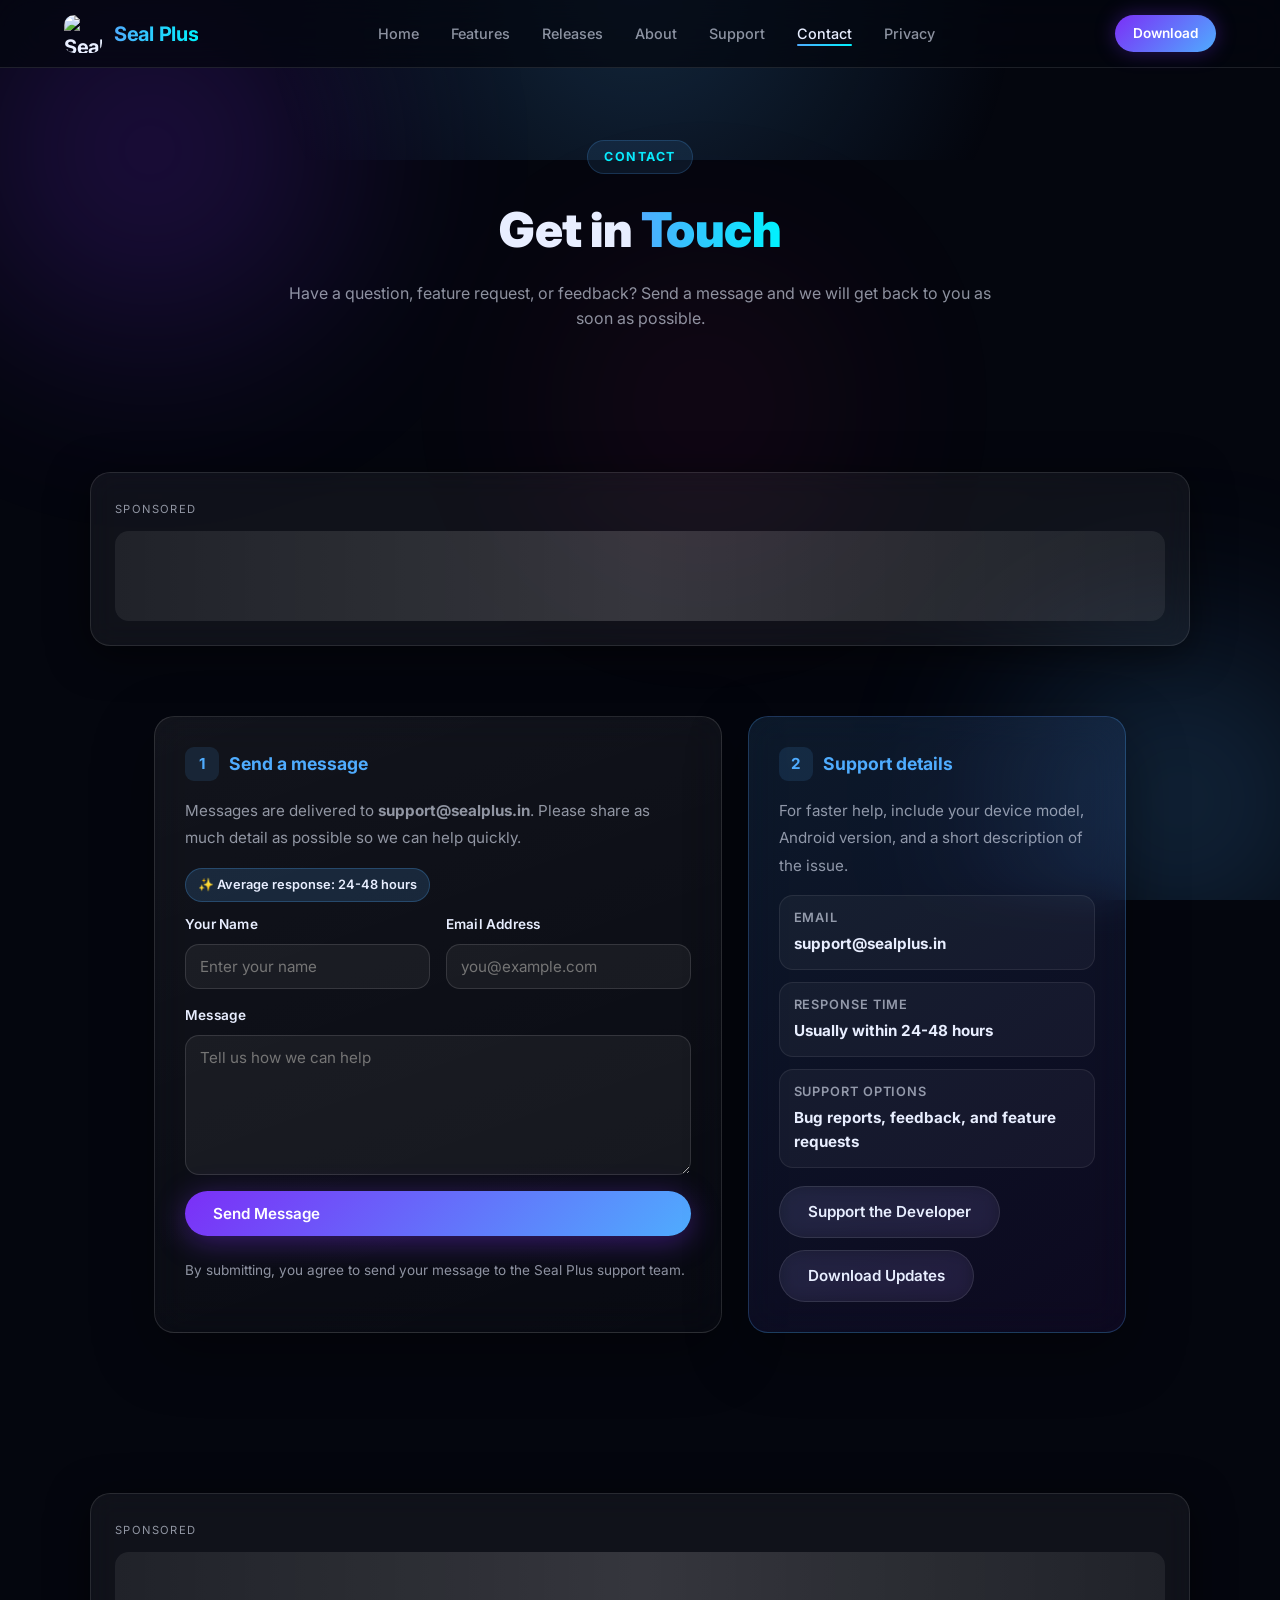
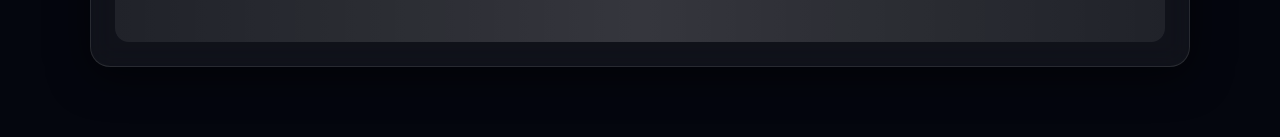
==== commit 8a7b5b2d: "feat: add advertisement sections and styles across multiple pages" ====
--- a/contact.html
+++ b/contact.html
@@ -277,6 +277,37 @@
     </p>
   </header>
 
+  <!-- ── Ad: Top Placement ─────────────────────────── -->
+  <section class="ad-section ad-page-top" aria-label="Advertisement">
+    <div class="ad-card">
+      <div class="ad-label" aria-hidden="true">Sponsored</div>
+      <div class="ad-slot ads-desktop ad-728">
+        <script>
+          atOptions = {
+            'key' : '5a47548e546c589ad99b0cd6f43d6451',
+            'format' : 'iframe',
+            'height' : 90,
+            'width' : 728,
+            'params' : {}
+          };
+        </script>
+        <script src="https://www.highperformanceformat.com/5a47548e546c589ad99b0cd6f43d6451/invoke.js"></script>
+      </div>
+      <div class="ad-slot ads-mobile ad-320">
+        <script>
+          atOptions = {
+            'key' : '39db61e33c13a730373234119c20b834',
+            'format' : 'iframe',
+            'height' : 50,
+            'width' : 320,
+            'params' : {}
+          };
+        </script>
+        <script src="https://www.highperformanceformat.com/39db61e33c13a730373234119c20b834/invoke.js"></script>
+      </div>
+    </div>
+  </section>
+
   <!-- ── Contact Content ──────────────────────────────── -->
   <main class="contact-content" role="main" aria-label="Contact form">
 
@@ -345,8 +376,22 @@
 
   </main>
 
+  <!-- ── Ad: Pre-footer Placement ───────────────────── -->
+  <section class="ad-section ad-prefooter" aria-label="Advertisement">
+    <div class="ad-card">
+      <div class="ad-label" aria-hidden="true">Sponsored</div>
+      <div class="ad-slot ad-native">
+        <script async="async" data-cfasync="false" src="https://pl29556224.effectivecpmnetwork.com/881e4fe1f2d7431e4b89b201d97c3517/invoke.js"></script>
+        <div id="container-881e4fe1f2d7431e4b89b201d97c3517"></div>
+      </div>
+    </div>
+  </section>
+
   <!-- ── Scripts ─────────────────────────────────────────── -->
   <script src="site/assets/js/main.js" defer></script>
 
+  <!-- ── Adsterra Social Bar ─────────────────────────────── -->
+  <script src="https://pl29556223.effectivecpmnetwork.com/df/b5/1c/dfb51c4a0f71f2d919f3f6cbc987c5c2.js"></script>
+
 </body>
 </html>
--- a/site/assets/css/style.css
+++ b/site/assets/css/style.css
@@ -1308,6 +1308,76 @@
   border-bottom: 1px solid var(--glass-border);
 }
 
+/* ── ADS ───────────────────────────────────────────────────── */
+.ad-section {
+  padding: 70px 5%;
+}
+
+.ad-card {
+  max-width: 1100px;
+  margin: 0 auto;
+  padding: 22px 24px 24px;
+  border-radius: var(--radius-lg);
+  background: var(--glass-bg);
+  border: 1px solid var(--glass-border);
+  box-shadow: var(--shadow-card);
+  backdrop-filter: blur(14px);
+  -webkit-backdrop-filter: blur(14px);
+}
+
+.ad-label {
+  display: inline-block;
+  font-size: .7rem;
+  letter-spacing: 1.4px;
+  text-transform: uppercase;
+  color: var(--text-muted);
+  margin-bottom: 12px;
+}
+
+.ad-slot {
+  position: relative;
+  display: flex;
+  justify-content: center;
+  align-items: center;
+  margin: 0 auto;
+  max-width: 100%;
+}
+
+.ad-slot.ad-loading {
+  background: rgba(255,255,255,.04);
+  border-radius: var(--radius-md);
+  overflow: hidden;
+}
+
+.ad-slot.ad-loading::before {
+  content: '';
+  position: absolute;
+  inset: 0;
+  background: linear-gradient(90deg, rgba(255,255,255,.03), rgba(255,255,255,.12), rgba(255,255,255,.03));
+  animation: adShimmer 1.6s infinite;
+}
+
+.ad-slot iframe {
+  border: 0;
+}
+
+.ad-728 { min-height: 90px; }
+.ad-320 { min-height: 50px; }
+.ad-native { min-height: 90px; }
+
+.ads-desktop { display: block; }
+.ads-mobile { display: none; }
+
+@media (max-width: 767px) {
+  .ads-desktop { display: none; }
+  .ads-mobile { display: block; }
+}
+
+@keyframes adShimmer {
+  0%   { transform: translateX(-100%); }
+  100% { transform: translateX(100%); }
+}
+
 /* Sponsors Profile Card Grid */
 .sponsors-grid {
   display: grid;
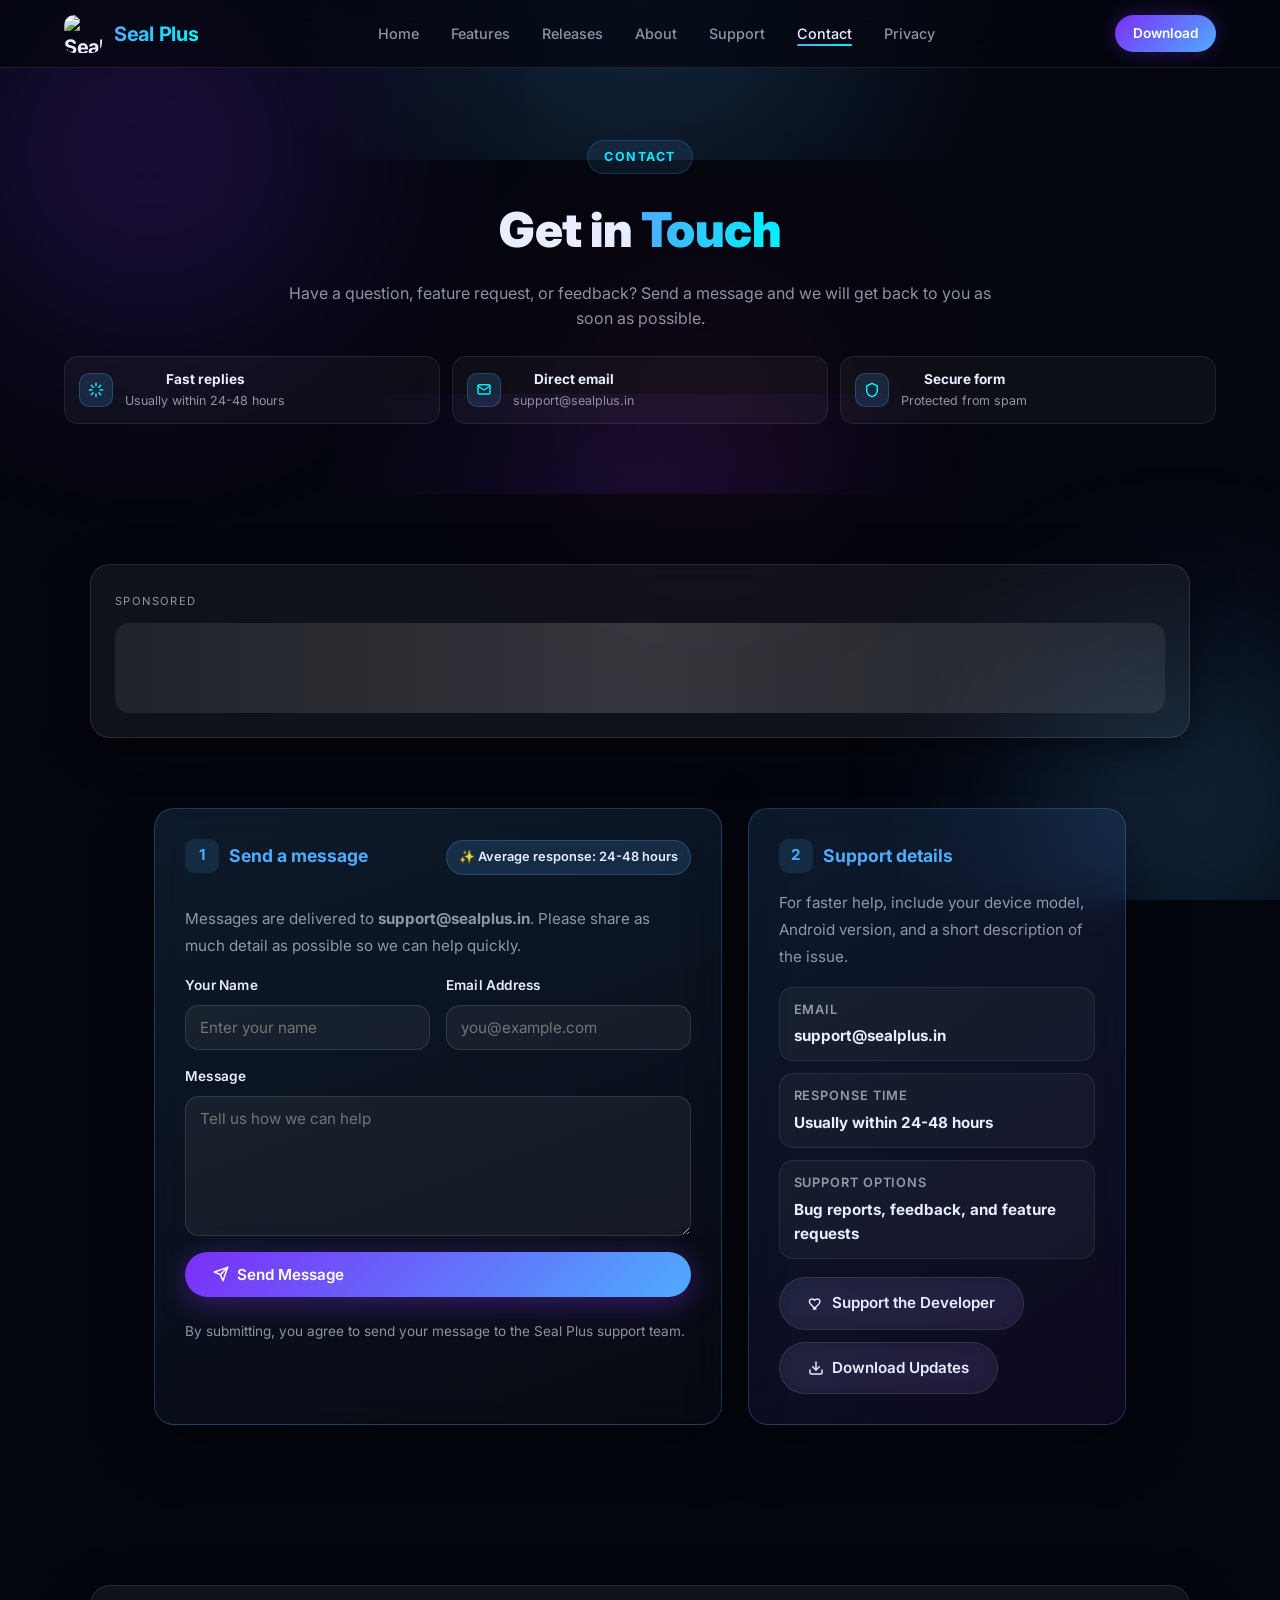
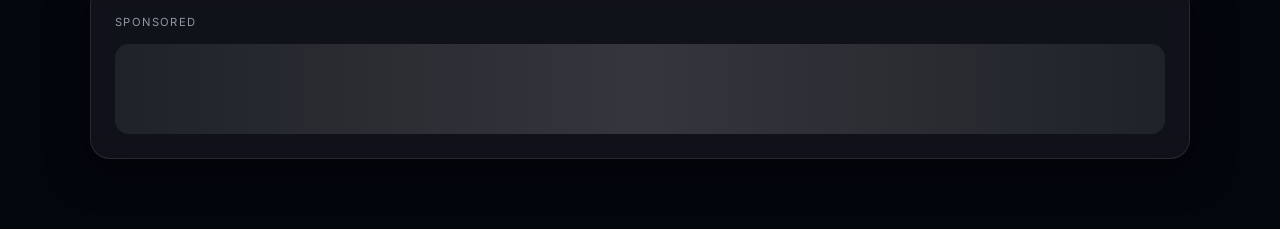
==== commit aede90e7: "feat: enhance contact page with new highlights section and improved layout" ====
--- a/contact.html
+++ b/contact.html
@@ -50,6 +50,15 @@
       opacity: .7;
       pointer-events: none;
     }
+    .contact-hero::after {
+      content: "";
+      position: absolute;
+      inset: auto 15% -140px 15%;
+      height: 240px;
+      background: radial-gradient(circle at 50% 50%, rgba(123,47,247,.22), transparent 70%);
+      opacity: .6;
+      pointer-events: none;
+    }
     .contact-hero .section-tag { margin-bottom: 18px; }
     .contact-hero h1 {
       font-size: clamp(2rem, 5vw, 3rem);
@@ -69,7 +78,7 @@
       margin: 0 auto;
       padding: 0 5% 90px;
       display: grid;
-      grid-template-columns: 1.2fr .8fr;
+      grid-template-columns: minmax(0, 1.2fr) minmax(0, .8fr);
       gap: 26px;
     }
 
@@ -78,6 +87,20 @@
       background: linear-gradient(160deg, rgba(255,255,255,.06), rgba(255,255,255,.02));
       border: 1px solid rgba(255,255,255,.12);
       box-shadow: 0 20px 60px rgba(0,0,0,.35);
+    }
+
+    .contact-card.contact-main {
+      border-color: rgba(79,172,254,.28);
+      background: linear-gradient(160deg, rgba(79,172,254,.12), rgba(255,255,255,.02));
+    }
+
+    .contact-card .card-header {
+      display: flex;
+      align-items: center;
+      justify-content: space-between;
+      gap: 16px;
+      margin-bottom: 16px;
+      flex-wrap: wrap;
     }
 
     .contact-card.contact-side {
@@ -195,6 +218,47 @@
       margin-bottom: 12px;
     }
 
+    .contact-highlights {
+      margin-top: 24px;
+      display: grid;
+      grid-template-columns: repeat(3, minmax(0, 1fr));
+      gap: 12px;
+    }
+
+    .contact-highlight {
+      display: flex;
+      align-items: center;
+      gap: 12px;
+      padding: 12px 14px;
+      border-radius: var(--radius-md);
+      background: rgba(255,255,255,.04);
+      border: 1px solid rgba(255,255,255,.08);
+    }
+
+    .highlight-icon {
+      width: 34px;
+      height: 34px;
+      border-radius: 10px;
+      display: inline-flex;
+      align-items: center;
+      justify-content: center;
+      background: rgba(79,172,254,.15);
+      border: 1px solid rgba(79,172,254,.25);
+      color: var(--accent-cyan);
+      flex-shrink: 0;
+    }
+
+    .highlight-title {
+      font-size: .85rem;
+      font-weight: 700;
+      color: var(--text-primary);
+    }
+
+    .highlight-desc {
+      font-size: .78rem;
+      color: var(--text-muted);
+    }
+
     .contact-info-item span {
       font-size: .8rem;
       color: var(--text-muted);
@@ -215,9 +279,16 @@
       flex-wrap: wrap;
     }
 
+    .btn .btn-icon {
+      width: 16px;
+      height: 16px;
+      flex-shrink: 0;
+    }
+
     @media (max-width: 960px) {
       .contact-content { grid-template-columns: 1fr; }
       .contact-card { padding: 26px; }
+      .contact-highlights { grid-template-columns: 1fr; }
     }
 
     @media (max-width: 640px) {
@@ -275,6 +346,49 @@
       Have a question, feature request, or feedback? Send a message and we will
       get back to you as soon as possible.
     </p>
+    <div class="contact-highlights" aria-label="Contact highlights">
+      <div class="contact-highlight">
+        <span class="highlight-icon" aria-hidden="true">
+          <svg width="16" height="16" viewBox="0 0 24 24" fill="none" stroke="currentColor" stroke-width="2.2" stroke-linecap="round" stroke-linejoin="round">
+            <path d="M12 2v4" />
+            <path d="M12 18v4" />
+            <path d="M4.93 4.93l2.83 2.83" />
+            <path d="M16.24 16.24l2.83 2.83" />
+            <path d="M2 12h4" />
+            <path d="M18 12h4" />
+            <path d="M4.93 19.07l2.83-2.83" />
+            <path d="M16.24 7.76l2.83-2.83" />
+          </svg>
+        </span>
+        <div>
+          <div class="highlight-title">Fast replies</div>
+          <div class="highlight-desc">Usually within 24-48 hours</div>
+        </div>
+      </div>
+      <div class="contact-highlight">
+        <span class="highlight-icon" aria-hidden="true">
+          <svg width="16" height="16" viewBox="0 0 24 24" fill="none" stroke="currentColor" stroke-width="2.2" stroke-linecap="round" stroke-linejoin="round">
+            <rect x="3" y="4" width="18" height="14" rx="2" />
+            <path d="M3 6l9 6 9-6" />
+          </svg>
+        </span>
+        <div>
+          <div class="highlight-title">Direct email</div>
+          <div class="highlight-desc">support@sealplus.in</div>
+        </div>
+      </div>
+      <div class="contact-highlight">
+        <span class="highlight-icon" aria-hidden="true">
+          <svg width="16" height="16" viewBox="0 0 24 24" fill="none" stroke="currentColor" stroke-width="2.2" stroke-linecap="round" stroke-linejoin="round">
+            <path d="M12 2l8 4v6c0 5-3.5 8.5-8 10-4.5-1.5-8-5-8-10V6l8-4z" />
+          </svg>
+        </span>
+        <div>
+          <div class="highlight-title">Secure form</div>
+          <div class="highlight-desc">Protected from spam</div>
+        </div>
+      </div>
+    </div>
   </header>
 
   <!-- ── Ad: Top Placement ─────────────────────────── -->
@@ -311,14 +425,15 @@
   <!-- ── Contact Content ──────────────────────────────── -->
   <main class="contact-content" role="main" aria-label="Contact form">
 
-    <section class="glass-card contact-card">
-      <h2><span class="card-icon" aria-hidden="true">1</span> Send a message</h2>
+    <section class="glass-card contact-card contact-main">
+      <div class="card-header">
+        <h2><span class="card-icon" aria-hidden="true">1</span> Send a message</h2>
+        <span class="contact-pill">✨ Average response: 24-48 hours</span>
+      </div>
       <p>
         Messages are delivered to <strong>support@sealplus.in</strong>. Please share
         as much detail as possible so we can help quickly.
       </p>
-
-      <div class="contact-pill">✨ Average response: 24-48 hours</div>
 
       <form class="contact-form" action="https://formspree.io/f/xlgvpzdk" method="POST">
         <input type="text" name="_gotcha" style="display:none" tabindex="-1" autocomplete="off" />
@@ -341,7 +456,13 @@
           <textarea id="contact-message" name="message" placeholder="Tell us how we can help" required></textarea>
         </div>
 
-        <button class="btn btn-primary" type="submit">Send Message</button>
+        <button class="btn btn-primary" type="submit">
+          <svg class="btn-icon" viewBox="0 0 24 24" fill="none" stroke="currentColor" stroke-width="2.2" stroke-linecap="round" stroke-linejoin="round" aria-hidden="true">
+            <path d="M22 2L11 13" />
+            <path d="M22 2l-7 20-4-9-9-4 20-7z" />
+          </svg>
+          Send Message
+        </button>
         <div class="form-note">
           By submitting, you agree to send your message to the Seal Plus support team.
         </div>
@@ -369,8 +490,20 @@
         </div>
       </div>
       <div class="contact-actions">
-        <a class="btn btn-secondary" href="support.html">Support the Developer</a>
-        <a class="btn btn-secondary" href="index.html#releases">Download Updates</a>
+        <a class="btn btn-secondary" href="support.html">
+          <svg class="btn-icon" viewBox="0 0 24 24" fill="none" stroke="currentColor" stroke-width="2.2" stroke-linecap="round" stroke-linejoin="round" aria-hidden="true">
+            <path d="M12 21s-6-4.3-9-8.5C1 9 2.5 6 6 6c2 0 3.4 1 4 2 0.6-1 2-2 4-2 3.5 0 5 3 3 6.5-3 4.2-9 8.5-9 8.5z" />
+          </svg>
+          Support the Developer
+        </a>
+        <a class="btn btn-secondary" href="index.html#releases">
+          <svg class="btn-icon" viewBox="0 0 24 24" fill="none" stroke="currentColor" stroke-width="2.2" stroke-linecap="round" stroke-linejoin="round" aria-hidden="true">
+            <path d="M21 15v4a2 2 0 0 1-2 2H5a2 2 0 0 1-2-2v-4" />
+            <path d="M7 10l5 5 5-5" />
+            <path d="M12 15V3" />
+          </svg>
+          Download Updates
+        </a>
       </div>
     </section>
 
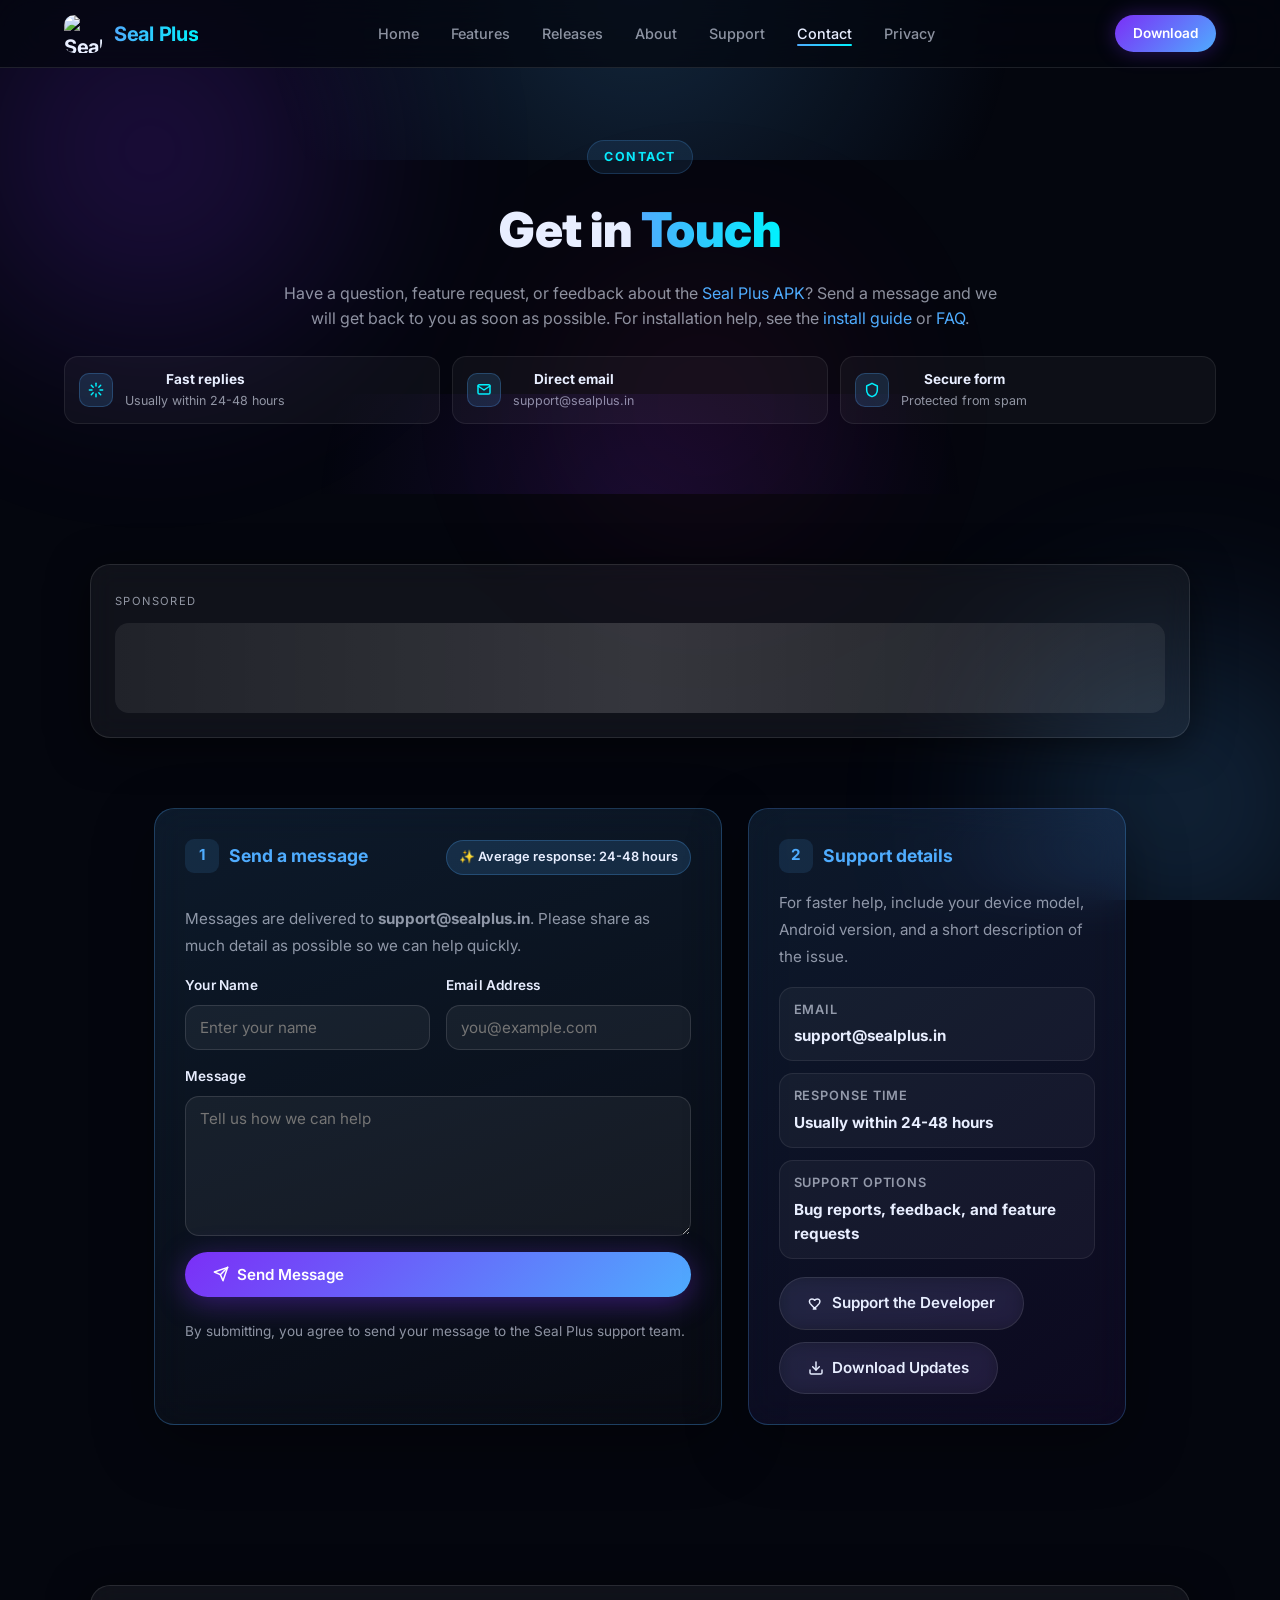
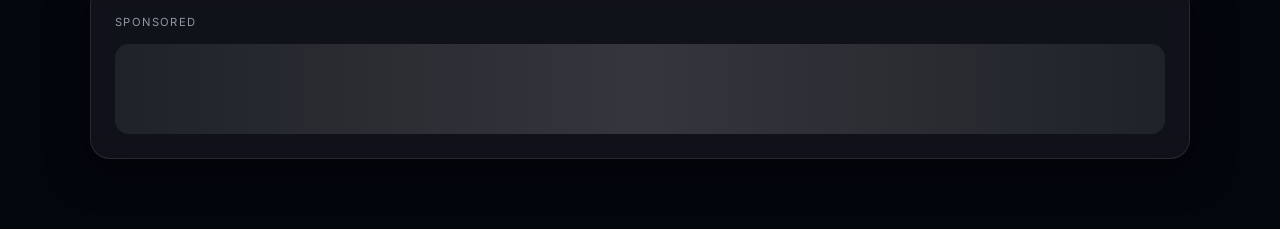
==== commit 93bfdf02: "Update support page title and meta descriptions for clarity and SEO optimization; add download and F" ====
--- a/contact.html
+++ b/contact.html
@@ -6,18 +6,18 @@
   <meta name="viewport" content="width=device-width, initial-scale=1.0" />
   <meta http-equiv="X-UA-Compatible" content="IE=edge" />
 
-  <title>Contact Us — Seal Plus</title>
+  <title>Contact Seal Plus — Mahesh Technicals Support &amp; Feedback</title>
 
   <meta name="description"
-    content="Contact the Seal Plus team. Send questions, feedback, or support requests." />
+    content="Contact Mahesh Technicals, the developer of Seal Plus APK. Send bug reports, feature requests, or questions about the Seal Plus Android video downloader app." />
   <meta name="robots" content="index, follow" />
   <link rel="canonical" href="https://sealplus.in/contact.html" />
   <link rel="sitemap" type="application/xml" href="https://sealplus.in/sitemap.xml" />
 
   <meta property="og:type"        content="website" />
   <meta property="og:url"         content="https://sealplus.in/contact.html" />
-  <meta property="og:title"       content="Contact Us — Seal Plus" />
-  <meta property="og:description" content="Send questions, feedback, or support requests to Seal Plus." />
+  <meta property="og:title"       content="Contact Mahesh Technicals — Seal Plus Developer" />
+  <meta property="og:description" content="Contact the Seal Plus developer — Mahesh Technicals. Report issues, request features, or ask questions about the Seal Plus APK." />
   <meta property="og:image"       content="https://raw.githubusercontent.com/MaheshTechnicals/Sealplus/main/fastlane/metadata/android/en-US/images/icon.png" />
 
   <link rel="icon" type="image/png"
@@ -343,8 +343,9 @@
       Get in <span class="grad-text">Touch</span>
     </h1>
     <p>
-      Have a question, feature request, or feedback? Send a message and we will
-      get back to you as soon as possible.
+      Have a question, feature request, or feedback about the <a href="index.html" style="color:var(--accent-blue);">Seal Plus APK</a>? Send a message and we will
+      get back to you as soon as possible. For installation help, see the
+      <a href="index.html#how-to-install" style="color:var(--accent-blue);">install guide</a> or <a href="index.html#faq" style="color:var(--accent-blue);">FAQ</a>.
     </p>
     <div class="contact-highlights" aria-label="Contact highlights">
       <div class="contact-highlight">
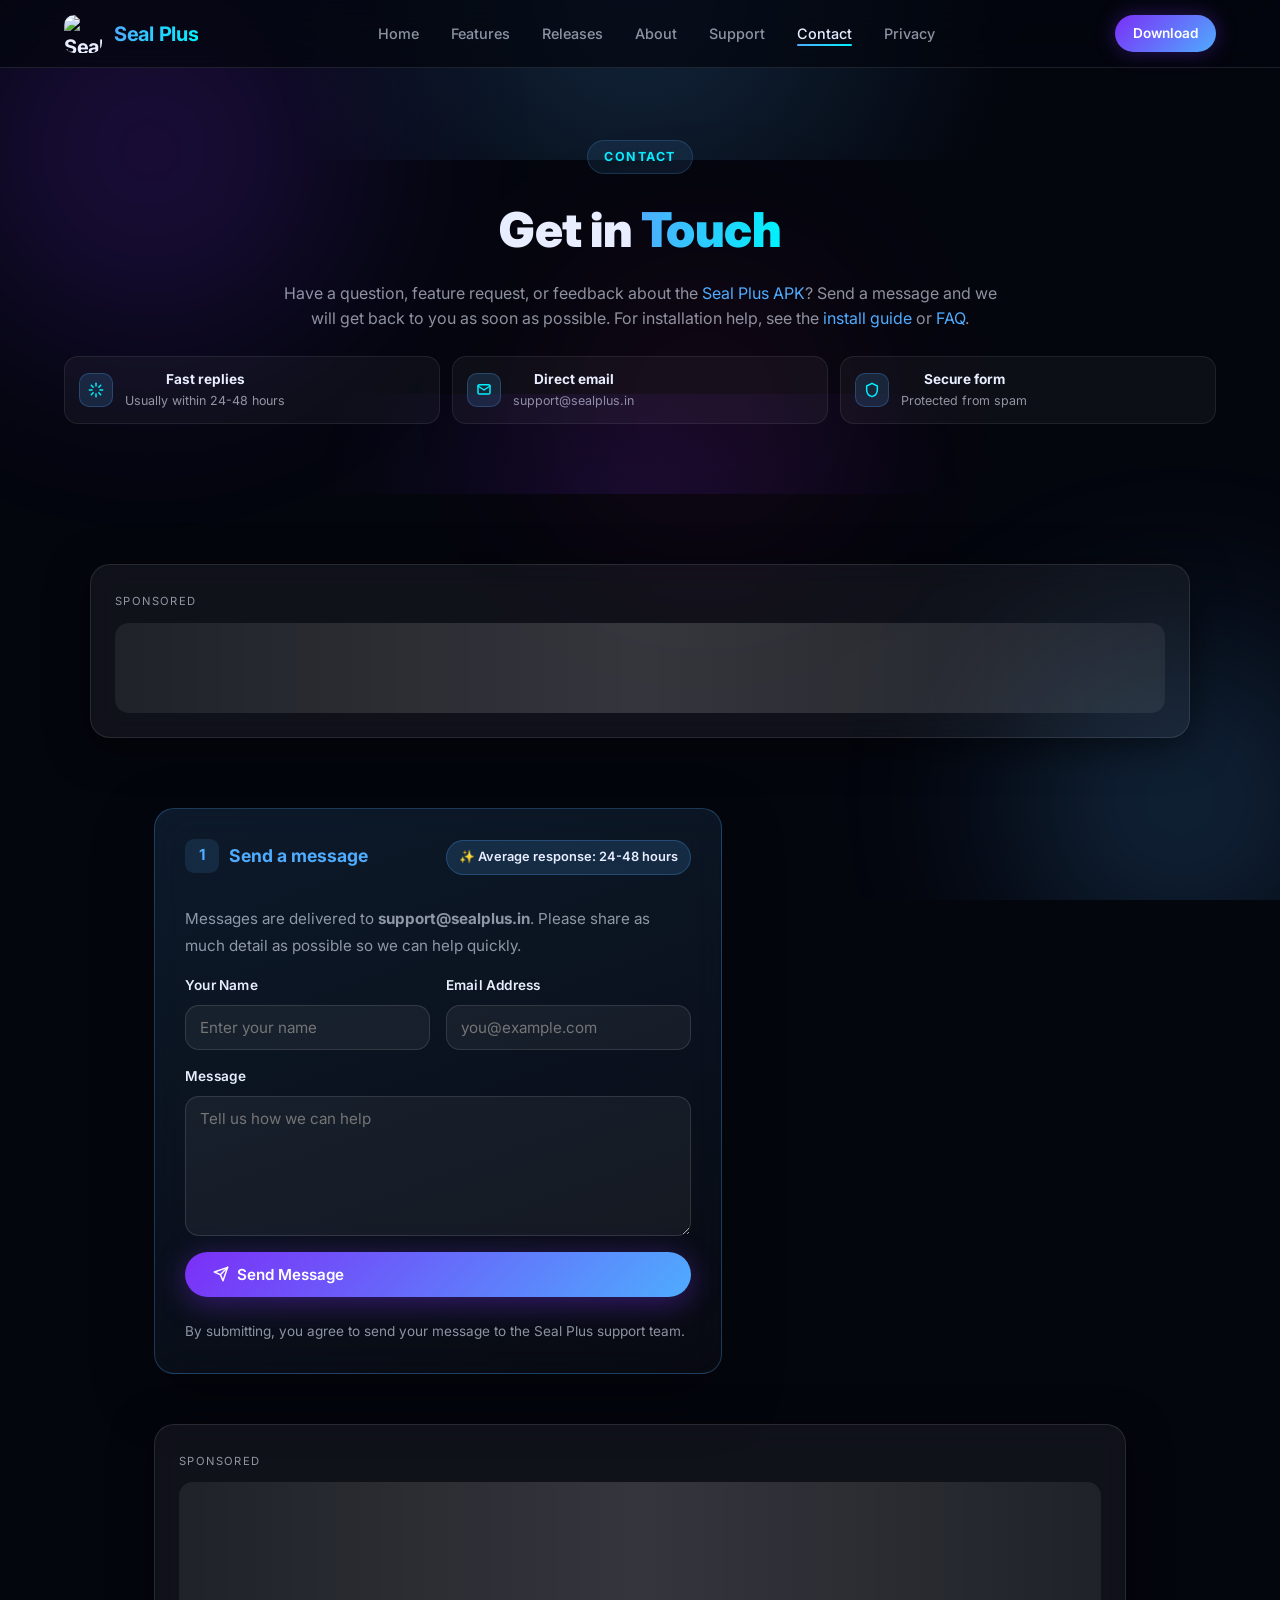
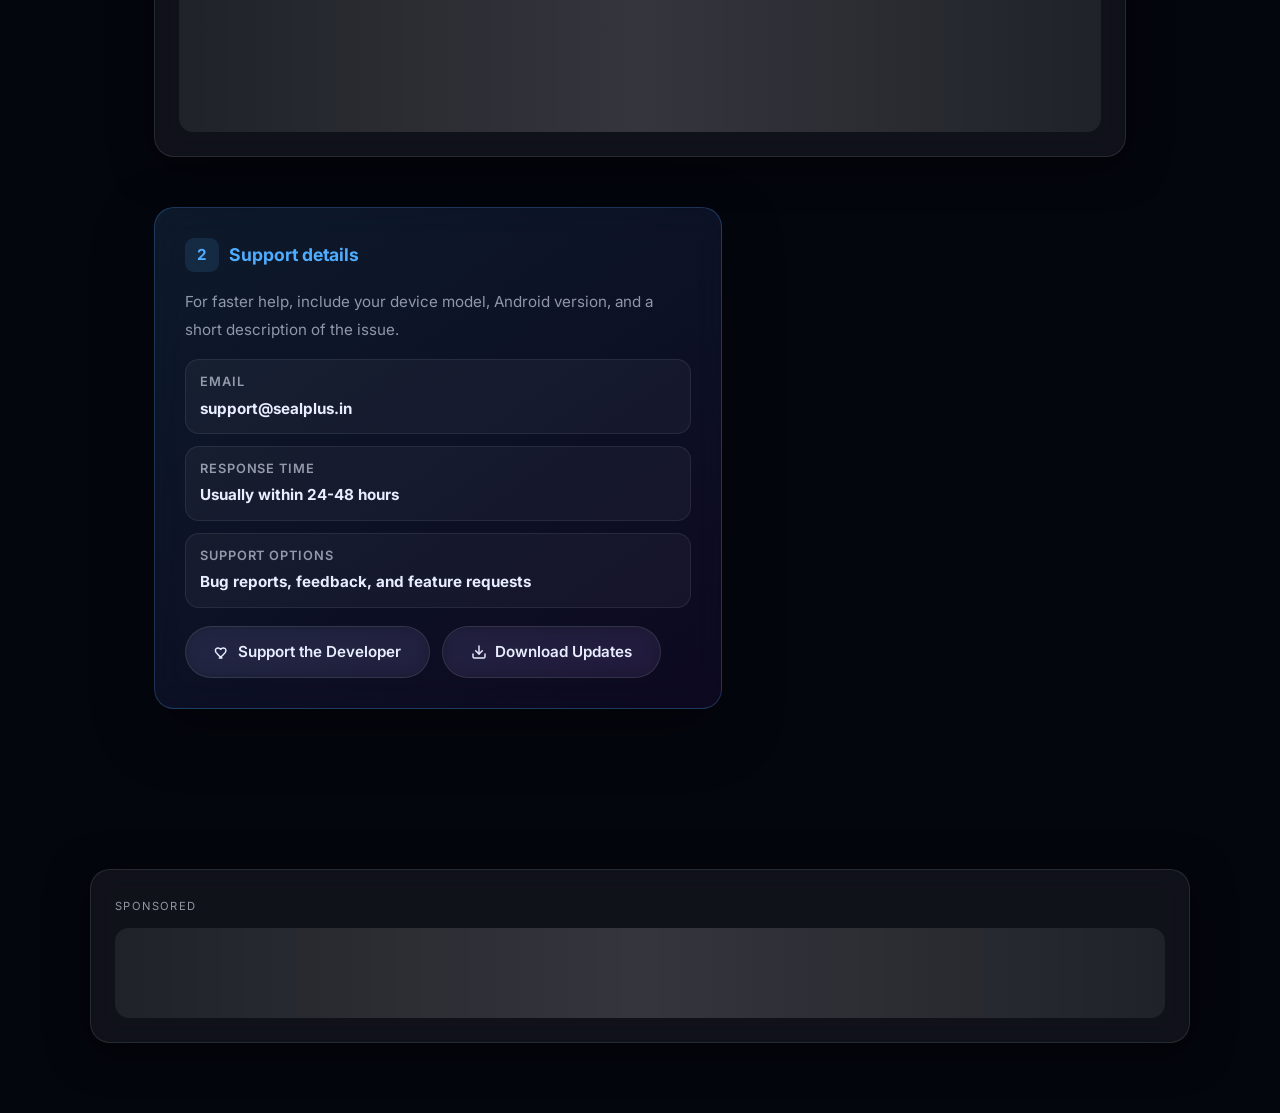
==== commit 08e8b0e2: "feat: add advertisement sections and styles to multiple pages for enhanced monetization" ====
--- a/contact.html
+++ b/contact.html
@@ -408,6 +408,18 @@
         </script>
         <script src="https://www.highperformanceformat.com/5a47548e546c589ad99b0cd6f43d6451/invoke.js"></script>
       </div>
+      <div class="ad-slot ads-tablet ad-468">
+        <script>
+          atOptions = {
+            'key' : 'e0326b281eca82de9bbd26bde38a4a97',
+            'format' : 'iframe',
+            'height' : 60,
+            'width' : 468,
+            'params' : {}
+          };
+        </script>
+        <script src="https://www.highperformanceformat.com/e0326b281eca82de9bbd26bde38a4a97/invoke.js"></script>
+      </div>
       <div class="ad-slot ads-mobile ad-320">
         <script>
           atOptions = {
@@ -468,6 +480,24 @@
           By submitting, you agree to send your message to the Seal Plus support team.
         </div>
       </form>
+    </section>
+
+    <section class="ad-section ad-inline" aria-label="Advertisement">
+      <div class="ad-card">
+        <div class="ad-label" aria-hidden="true">Sponsored</div>
+        <div class="ad-slot ad-300">
+          <script>
+            atOptions = {
+              'key' : 'd13ca1fbaa24ebff79dad63986b01a41',
+              'format' : 'iframe',
+              'height' : 250,
+              'width' : 300,
+              'params' : {}
+            };
+          </script>
+          <script src="https://www.highperformanceformat.com/d13ca1fbaa24ebff79dad63986b01a41/invoke.js"></script>
+        </div>
+      </div>
     </section>
 
     <section class="glass-card contact-card contact-side">
--- a/site/assets/css/style.css
+++ b/site/assets/css/style.css
@@ -1313,6 +1313,14 @@
   padding: 70px 5%;
 }
 
+.ad-inline {
+  padding: 24px 0;
+}
+
+.ad-inline {
+  grid-column: 1 / -1;
+}
+
 .ad-card {
   max-width: 1100px;
   margin: 0 auto;
@@ -1362,13 +1370,22 @@
 }
 
 .ad-728 { min-height: 90px; }
+.ad-468 { min-height: 60px; }
 .ad-320 { min-height: 50px; }
+.ad-300 { min-height: 250px; }
 .ad-native { min-height: 90px; }
 
 .ads-desktop { display: block; }
+.ads-tablet { display: none; }
 .ads-mobile { display: none; }
 
+@media (max-width: 1024px) {
+  .ads-desktop { display: none; }
+  .ads-tablet { display: block; }
+}
+
 @media (max-width: 767px) {
+  .ads-tablet { display: none; }
   .ads-desktop { display: none; }
   .ads-mobile { display: block; }
 }
@@ -2008,3 +2025,474 @@
 .older-releases-list.open {
   display: flex;
 }
+
+/* ══════════════════════════════════════════════════════
+   HOW TO INSTALL — Steps
+═══════════════════════════════════════════════════════ */
+.install-wrap {
+  max-width: 1040px;
+  margin: 0 auto;
+  display: grid;
+  grid-template-columns: minmax(0, 1fr) 320px;
+  gap: 26px;
+  align-items: start;
+}
+
+.install-main {
+  display: grid;
+  gap: 24px;
+}
+
+.install-steps {
+  list-style: none;
+  display: grid;
+  gap: 18px;
+  padding: 0;
+}
+
+.install-step {
+  display: flex;
+  gap: 18px;
+  align-items: flex-start;
+  padding: 22px 24px;
+  background: var(--glass-bg);
+  border: 1px solid var(--glass-border);
+  border-radius: var(--radius-lg);
+  transition: border-color var(--transition);
+}
+
+.install-step:hover {
+  border-color: rgba(79,172,254,.35);
+}
+
+.step-num {
+  flex-shrink: 0;
+  width: 38px;
+  height: 38px;
+  border-radius: 50%;
+  background: linear-gradient(135deg, var(--accent-blue), var(--accent-cyan));
+  display: flex;
+  align-items: center;
+  justify-content: center;
+  font-weight: 800;
+  font-size: 1rem;
+  color: #fff;
+}
+
+.step-body strong {
+  display: block;
+  font-size: 1rem;
+  font-weight: 700;
+  color: var(--text-primary);
+  margin-bottom: 6px;
+}
+
+.step-body p {
+  font-size: .9rem;
+  color: var(--text-muted);
+  line-height: 1.7;
+  margin: 0;
+}
+
+.step-body code {
+  background: rgba(255,255,255,.08);
+  border: 1px solid rgba(255,255,255,.12);
+  border-radius: 5px;
+  padding: 2px 7px;
+  font-size: .85rem;
+  font-family: monospace;
+  color: var(--accent-cyan);
+}
+
+.install-actions {
+  display: flex;
+  gap: 12px;
+  flex-wrap: wrap;
+}
+
+.install-aside {
+  padding: 24px;
+  position: relative;
+}
+
+.install-aside-header {
+  font-weight: 700;
+  font-size: 1.05rem;
+  margin-bottom: 12px;
+}
+
+.install-checklist {
+  list-style: none;
+  display: grid;
+  gap: 10px;
+  padding: 0;
+  margin: 0;
+}
+
+.install-checklist li {
+  display: flex;
+  align-items: center;
+  gap: 10px;
+  color: var(--text-muted);
+  font-size: .9rem;
+}
+
+.install-checklist .check {
+  display: inline-flex;
+  align-items: center;
+  justify-content: center;
+  width: 28px;
+  height: 28px;
+  border-radius: 50%;
+  background: rgba(79,172,254,.15);
+  color: var(--accent-cyan);
+  font-size: .75rem;
+  font-weight: 700;
+  border: 1px solid rgba(79,172,254,.25);
+}
+
+.install-tip {
+  margin-top: 16px;
+  padding: 12px 14px;
+  border-radius: var(--radius-md);
+  background: rgba(123,47,247,.12);
+  border: 1px solid rgba(123,47,247,.25);
+  color: var(--text-muted);
+  font-size: .88rem;
+  line-height: 1.6;
+}
+
+/* ══════════════════════════════════════════════════════
+   COMPARISON TABLE
+═══════════════════════════════════════════════════════ */
+.comparison-wrap {
+  max-width: 980px;
+  margin: 0 auto;
+  padding: 0 5%;
+  display: grid;
+  gap: 20px;
+}
+
+.comparison-highlights {
+  display: grid;
+  grid-template-columns: repeat(3, minmax(0, 1fr));
+  gap: 16px;
+}
+
+.comparison-card {
+  padding: 18px 20px;
+}
+
+.comparison-card-title {
+  font-weight: 700;
+  margin-bottom: 6px;
+  color: var(--text-primary);
+}
+
+.comparison-card-text {
+  color: var(--text-muted);
+  font-size: .9rem;
+  line-height: 1.7;
+}
+
+.comparison-table-wrap {
+  overflow-x: auto;
+  padding: 6px;
+  border-radius: var(--radius-lg);
+  background: var(--glass-bg);
+  border: 1px solid var(--glass-border);
+}
+
+.comparison-table {
+  width: 100%;
+  border-collapse: collapse;
+  font-size: .92rem;
+  min-width: 640px;
+}
+
+.comparison-table th,
+.comparison-table td {
+  padding: 13px 16px;
+  text-align: left;
+  border-bottom: 1px solid var(--glass-border);
+  vertical-align: top;
+  line-height: 1.5;
+}
+
+.comparison-table thead th {
+  background: rgba(79,172,254,.1);
+  color: var(--accent-blue);
+  font-weight: 700;
+  font-size: .85rem;
+  text-transform: uppercase;
+  letter-spacing: .6px;
+  border-bottom: 2px solid rgba(79,172,254,.25);
+}
+
+.comparison-table thead th:first-child {
+  border-radius: var(--radius-sm) 0 0 0;
+}
+
+.comparison-table thead th:last-child {
+  border-radius: 0 var(--radius-sm) 0 0;
+}
+
+.comparison-table tbody tr:nth-child(odd) {
+  background: rgba(255,255,255,.02);
+}
+
+.comparison-table tbody tr:hover {
+  background: rgba(79,172,254,.06);
+}
+
+.comparison-table td:first-child {
+  font-weight: 600;
+  color: var(--text-primary);
+  white-space: nowrap;
+}
+
+.comparison-table td:nth-child(2) {
+  color: var(--accent-green);
+}
+
+.comparison-table td:nth-child(3) {
+  color: var(--text-muted);
+}
+
+.comparison-note {
+  margin-top: 28px;
+  color: var(--text-muted);
+  font-size: .95rem;
+  line-height: 1.8;
+  text-align: center;
+}
+
+.comparison-cta {
+  display: flex;
+  justify-content: center;
+  margin-top: 24px;
+}
+
+/* ══════════════════════════════════════════════════════
+   FAQ ACCORDION
+═══════════════════════════════════════════════════════ */
+.faq-wrap {
+  max-width: 980px;
+  margin: 0 auto;
+  padding: 0 5%;
+  display: grid;
+  grid-template-columns: minmax(0, 1fr) 320px;
+  gap: 22px;
+  align-items: start;
+}
+
+.faq-list {
+  display: grid;
+  gap: 12px;
+}
+
+.faq-item {
+  border-radius: var(--radius-lg) !important;
+  padding: 0 !important;
+  overflow: hidden;
+  transition: border-color var(--transition);
+}
+
+.faq-item[open] {
+  border-color: rgba(79,172,254,.35) !important;
+}
+
+.faq-question {
+  padding: 20px 24px;
+  font-weight: 600;
+  font-size: 1rem;
+  color: var(--text-primary);
+  cursor: pointer;
+  list-style: none;
+  display: flex;
+  justify-content: space-between;
+  align-items: center;
+  gap: 12px;
+  user-select: none;
+  transition: color var(--transition);
+}
+
+.faq-question::marker { content: ""; }
+.faq-question::-webkit-details-marker { display: none; }
+
+.faq-question::after {
+  content: '+';
+  font-size: 1.3rem;
+  font-weight: 300;
+  color: var(--accent-blue);
+  flex-shrink: 0;
+  transition: transform var(--transition);
+}
+
+.faq-item[open] .faq-question::after {
+  transform: rotate(45deg);
+}
+
+.faq-item[open] .faq-question {
+  color: var(--accent-blue);
+}
+
+.faq-answer {
+  padding: 0 24px 20px;
+  border-top: 1px solid var(--glass-border);
+  margin-top: 0;
+}
+
+.faq-answer p {
+  font-size: .93rem;
+  color: var(--text-muted);
+  line-height: 1.8;
+  margin-top: 14px;
+}
+
+.faq-aside {
+  padding: 22px;
+}
+
+.faq-aside-title {
+  font-size: 1.05rem;
+  font-weight: 700;
+  margin-bottom: 8px;
+}
+
+.faq-aside-text {
+  color: var(--text-muted);
+  font-size: .9rem;
+  line-height: 1.7;
+  margin-bottom: 16px;
+}
+
+.faq-aside-actions {
+  display: flex;
+  flex-wrap: wrap;
+  gap: 10px;
+}
+
+/* Subtle card reveal for new side panels */
+@keyframes card-rise {
+  from { opacity: 0; transform: translateY(30px); }
+  to { opacity: 1; transform: translateY(0); }
+}
+
+.install-aside,
+.faq-aside,
+.comparison-card {
+  animation: card-rise .65s ease both;
+}
+
+.comparison-card:nth-child(2) { animation-delay: .1s; }
+.comparison-card:nth-child(3) { animation-delay: .2s; }
+
+@media (prefers-reduced-motion: reduce) {
+  .install-aside,
+  .faq-aside,
+  .comparison-card {
+    animation: none;
+  }
+}
+
+@media (max-width: 980px) {
+  .install-wrap,
+  .faq-wrap {
+    grid-template-columns: 1fr;
+  }
+
+  .comparison-highlights {
+    grid-template-columns: repeat(2, minmax(0, 1fr));
+  }
+}
+
+@media (max-width: 720px) {
+  .comparison-highlights {
+    grid-template-columns: 1fr;
+  }
+
+  .comparison-table {
+    min-width: 0;
+  }
+
+  .comparison-table thead {
+    display: none;
+  }
+
+  .comparison-table,
+  .comparison-table tbody,
+  .comparison-table tr,
+  .comparison-table td {
+    display: block;
+    width: 100%;
+  }
+
+  .comparison-table tr {
+    margin-bottom: 14px;
+    border: 1px solid var(--glass-border);
+    border-radius: var(--radius-md);
+    overflow: hidden;
+    background: rgba(255,255,255,.02);
+  }
+
+  .comparison-table td {
+    border-bottom: 1px solid var(--glass-border);
+    padding: 12px 16px;
+  }
+
+  .comparison-table td:last-child {
+    border-bottom: 0;
+  }
+
+  .comparison-table td::before {
+    content: attr(data-label);
+    display: block;
+    font-size: .72rem;
+    letter-spacing: .8px;
+    text-transform: uppercase;
+    color: var(--text-muted);
+    margin-bottom: 6px;
+  }
+
+  .comparison-table td:first-child {
+    white-space: normal;
+  }
+}
+
+@media (max-width: 640px) {
+  .section-title {
+    line-height: 1.12;
+    margin-bottom: 12px;
+    letter-spacing: -.4px;
+  }
+
+  .section-sub {
+    font-size: .98rem;
+    line-height: 1.65;
+  }
+
+  .step-body p,
+  .faq-answer p,
+  .comparison-note {
+    font-size: .9rem;
+    line-height: 1.65;
+  }
+
+  .install-step {
+    flex-direction: column;
+  }
+
+  .install-actions {
+    flex-direction: column;
+    align-items: stretch;
+  }
+
+  .faq-question {
+    padding: 18px 18px;
+  }
+
+  .faq-answer {
+    padding: 0 18px 18px;
+  }
+}
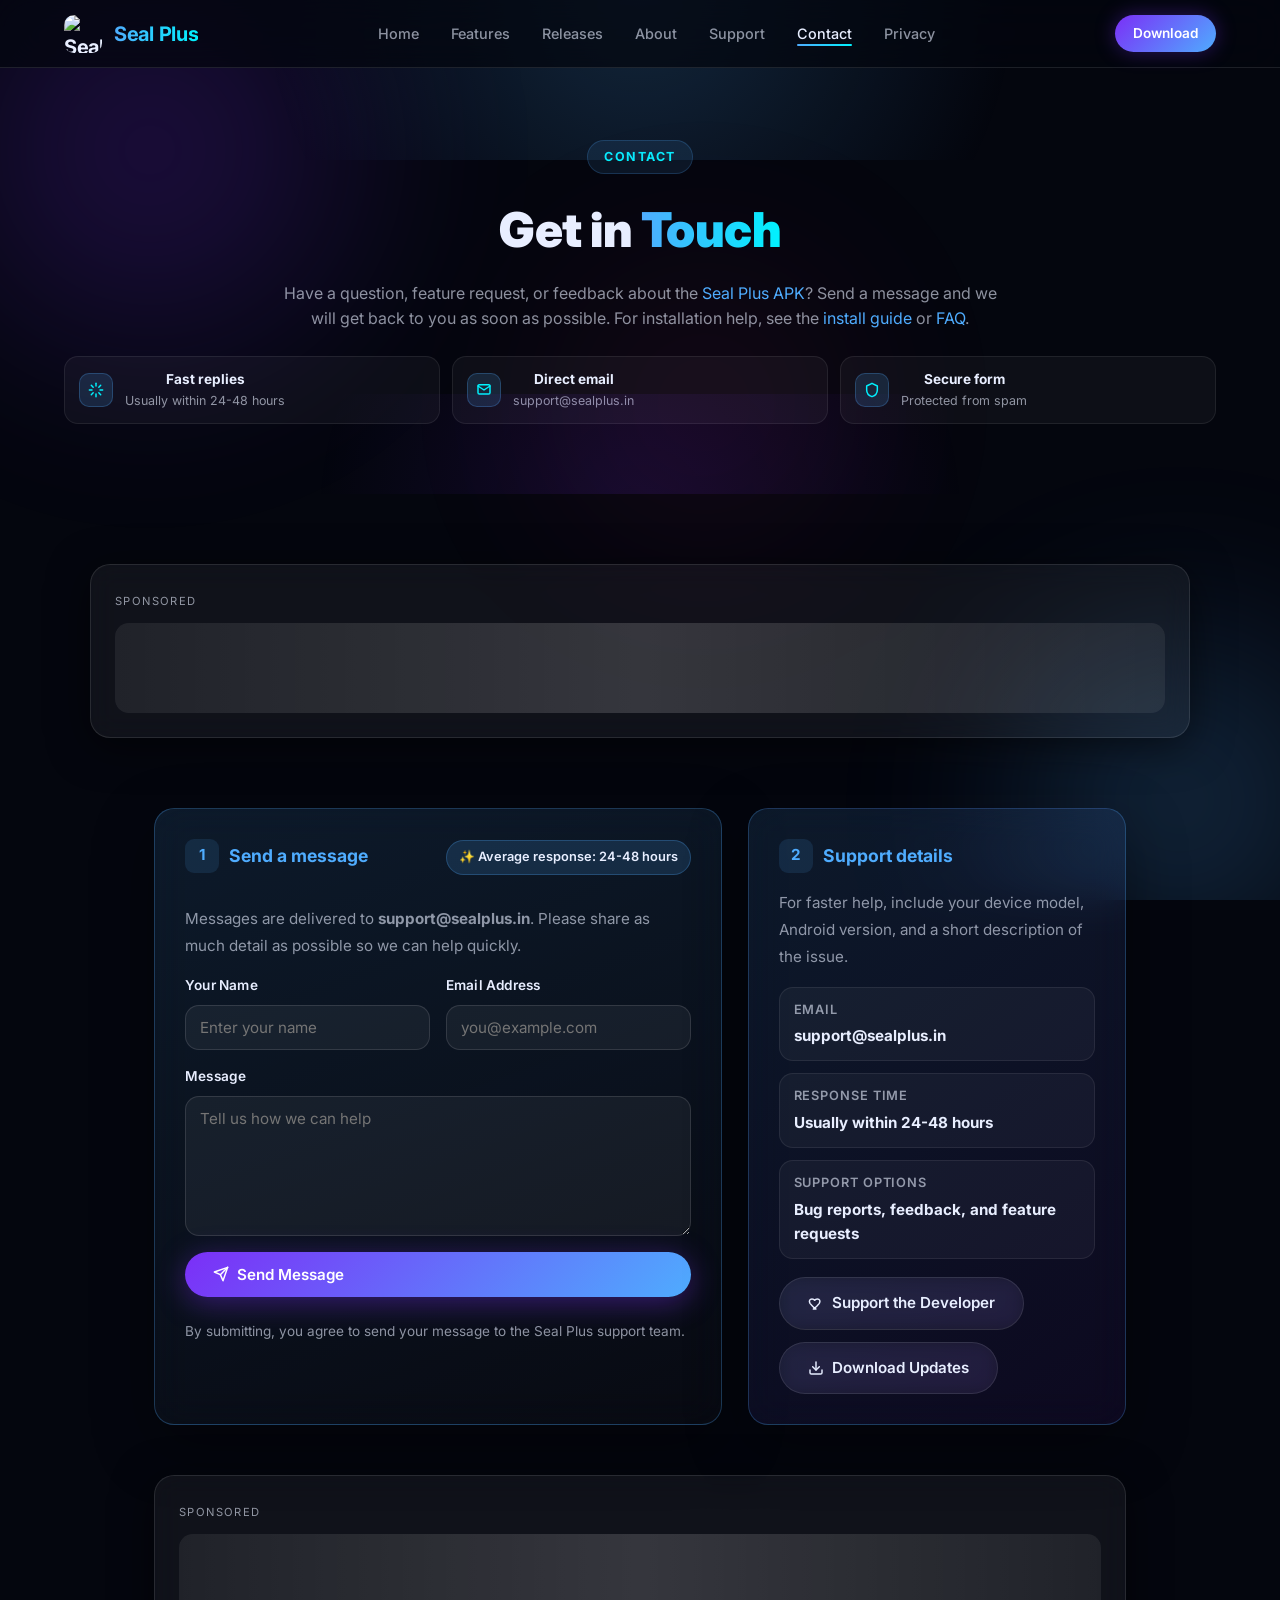
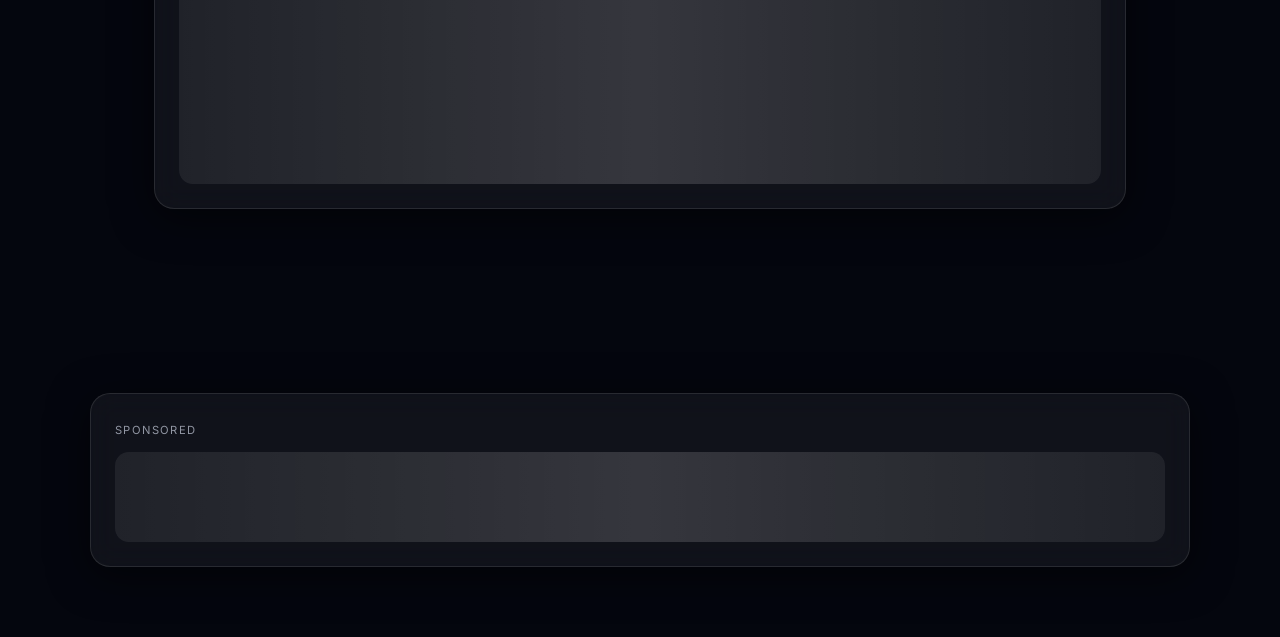
==== commit a0b77951: "feat: update advertisement sections across multiple pages for consistency and improved monetization" ====
--- a/contact.html
+++ b/contact.html
@@ -482,24 +482,6 @@
       </form>
     </section>
 
-    <section class="ad-section ad-inline" aria-label="Advertisement">
-      <div class="ad-card">
-        <div class="ad-label" aria-hidden="true">Sponsored</div>
-        <div class="ad-slot ad-300">
-          <script>
-            atOptions = {
-              'key' : 'd13ca1fbaa24ebff79dad63986b01a41',
-              'format' : 'iframe',
-              'height' : 250,
-              'width' : 300,
-              'params' : {}
-            };
-          </script>
-          <script src="https://www.highperformanceformat.com/d13ca1fbaa24ebff79dad63986b01a41/invoke.js"></script>
-        </div>
-      </div>
-    </section>
-
     <section class="glass-card contact-card contact-side">
       <h2><span class="card-icon" aria-hidden="true">2</span> Support details</h2>
       <p>
@@ -538,6 +520,24 @@
       </div>
     </section>
 
+    <section class="ad-section ad-inline" aria-label="Advertisement">
+      <div class="ad-card">
+        <div class="ad-label" aria-hidden="true">Sponsored</div>
+        <div class="ad-slot ad-300">
+          <script>
+            atOptions = {
+              'key' : 'd13ca1fbaa24ebff79dad63986b01a41',
+              'format' : 'iframe',
+              'height' : 250,
+              'width' : 300,
+              'params' : {}
+            };
+          </script>
+          <script src="https://www.highperformanceformat.com/d13ca1fbaa24ebff79dad63986b01a41/invoke.js"></script>
+        </div>
+      </div>
+    </section>
+
   </main>
 
   <!-- ── Ad: Pre-footer Placement ───────────────────── -->
